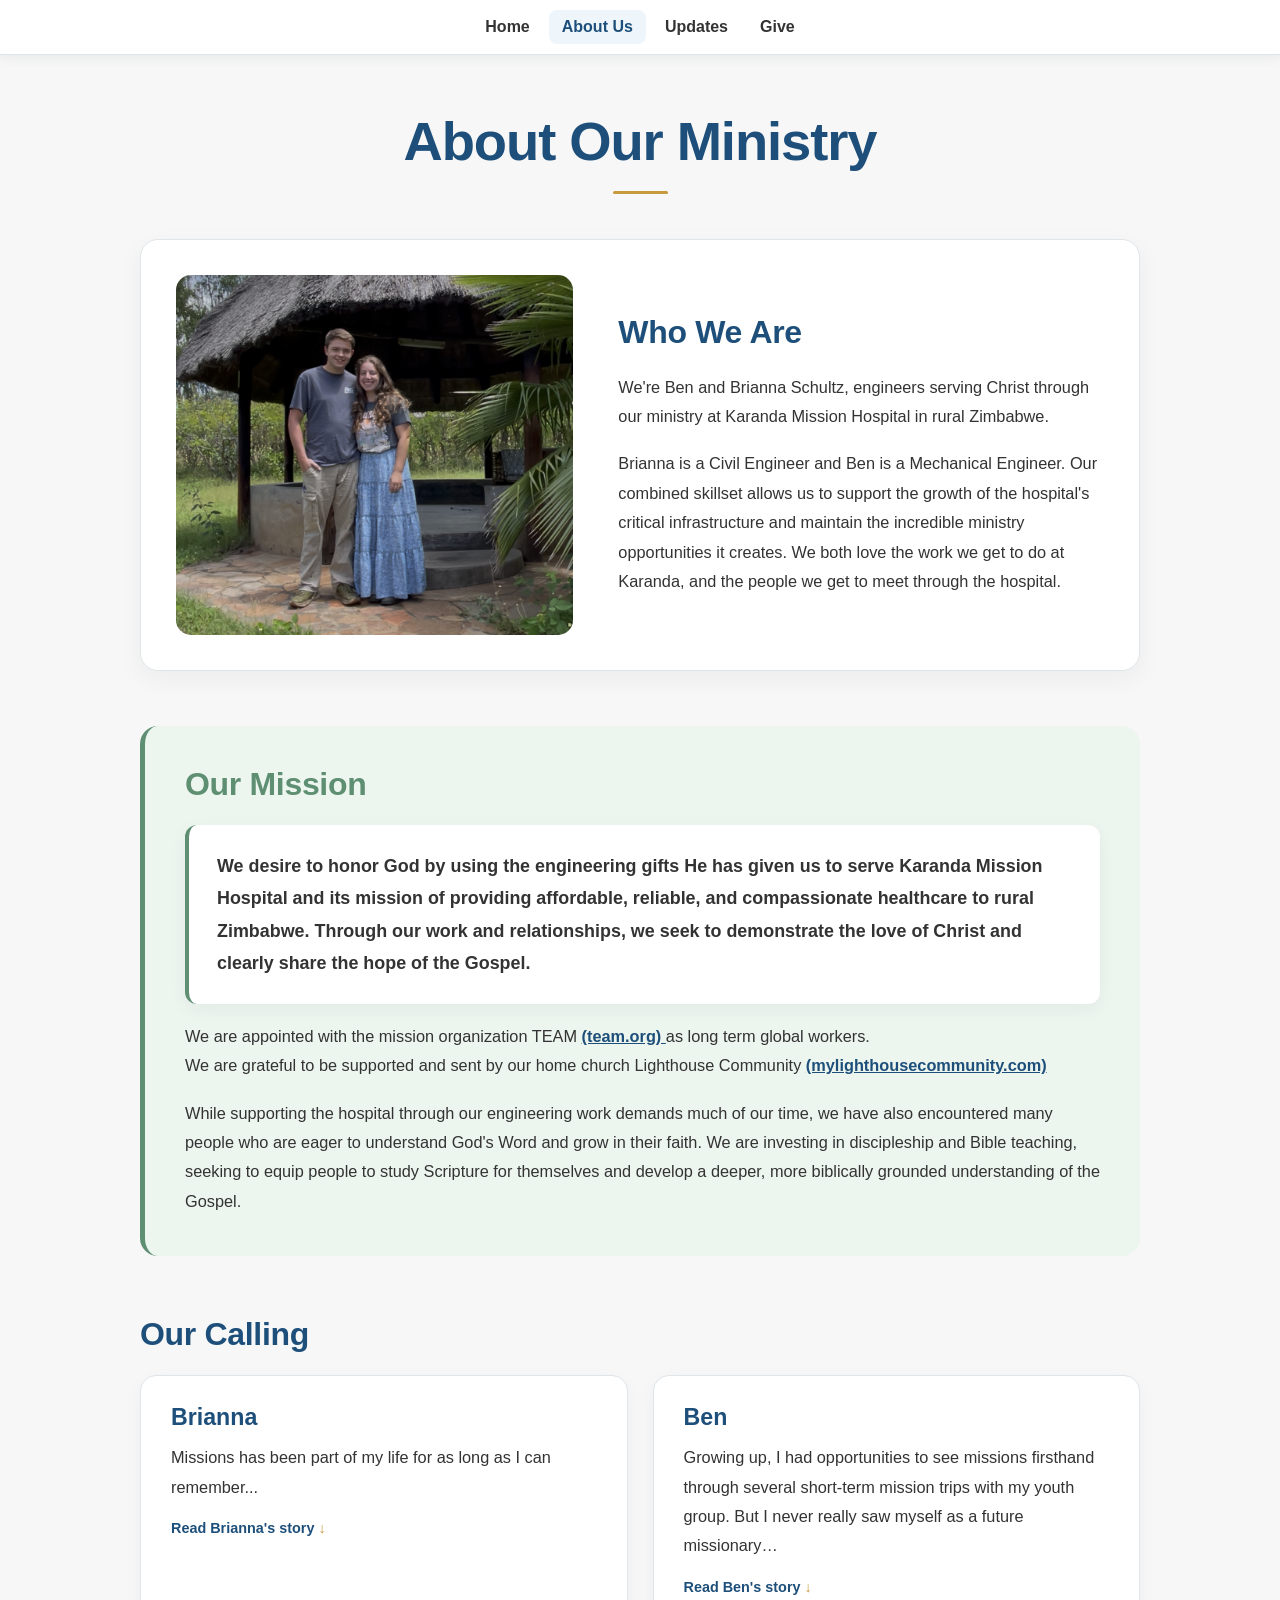
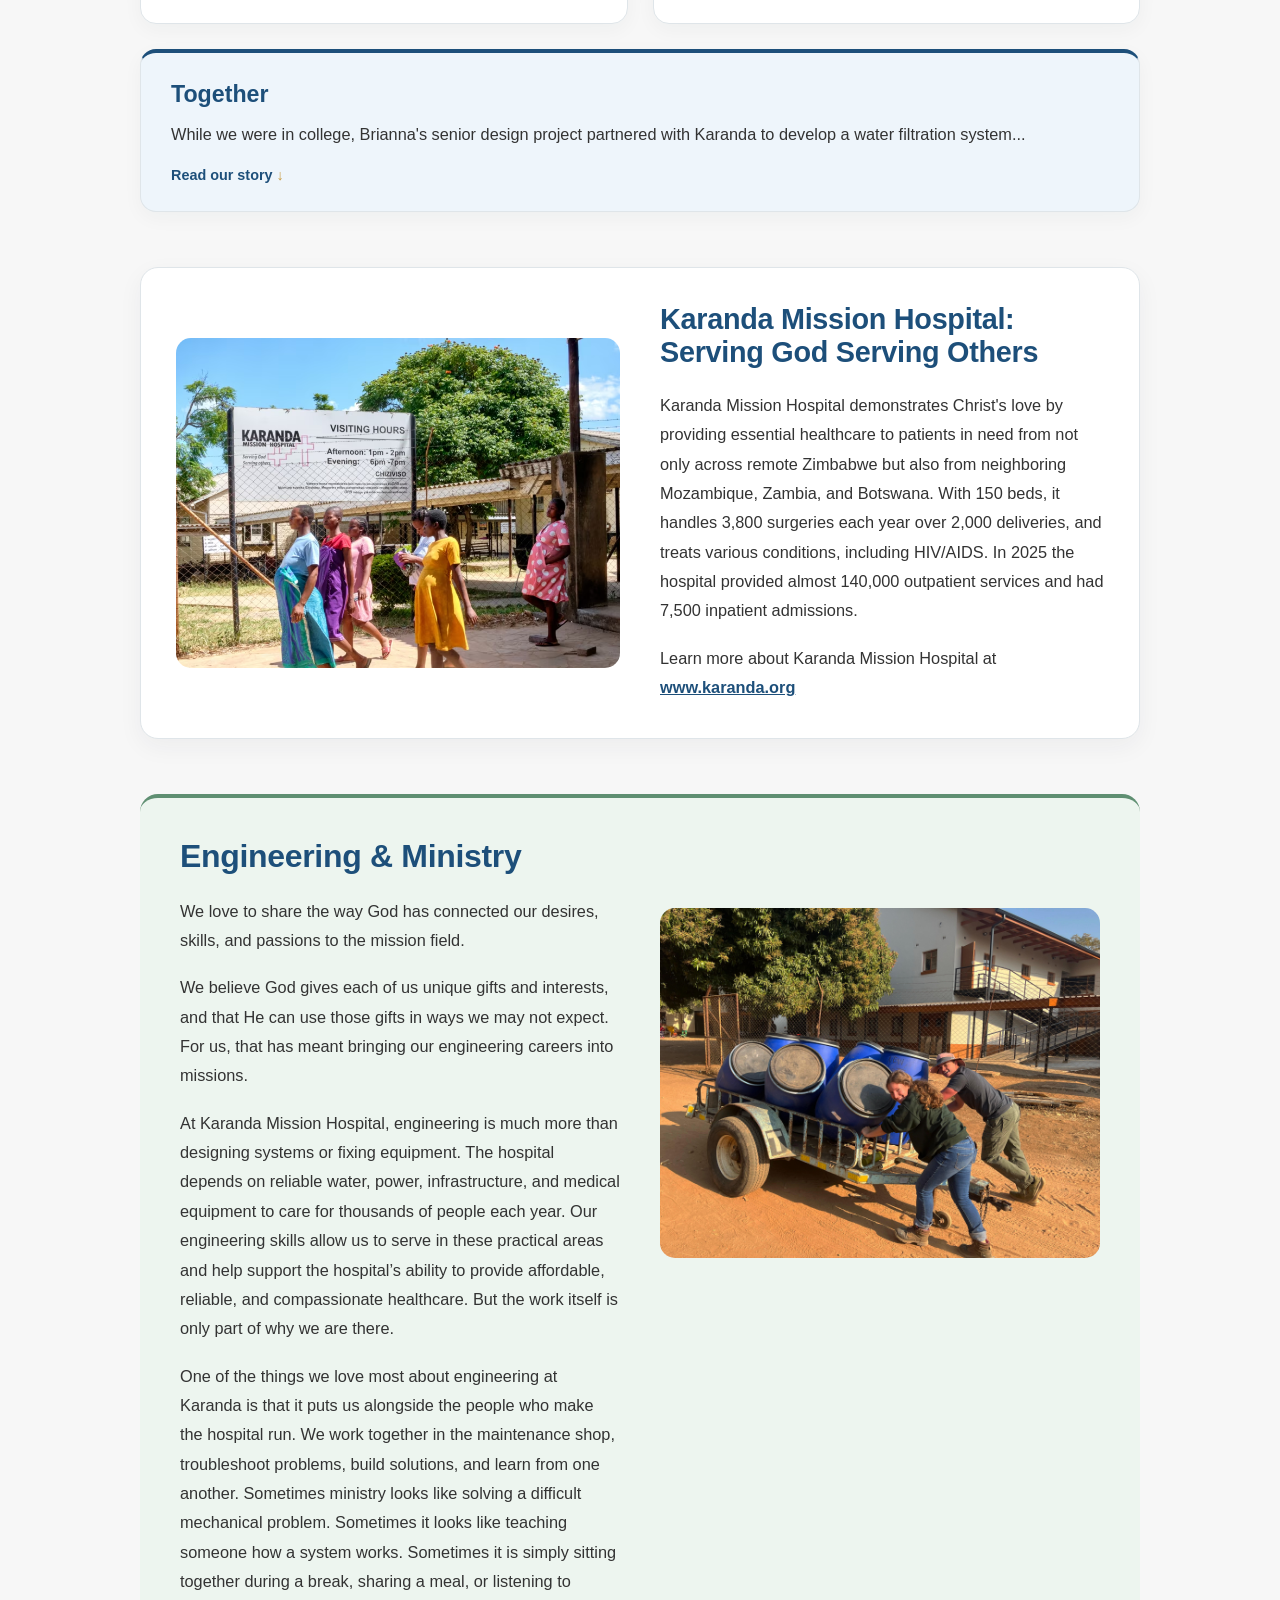
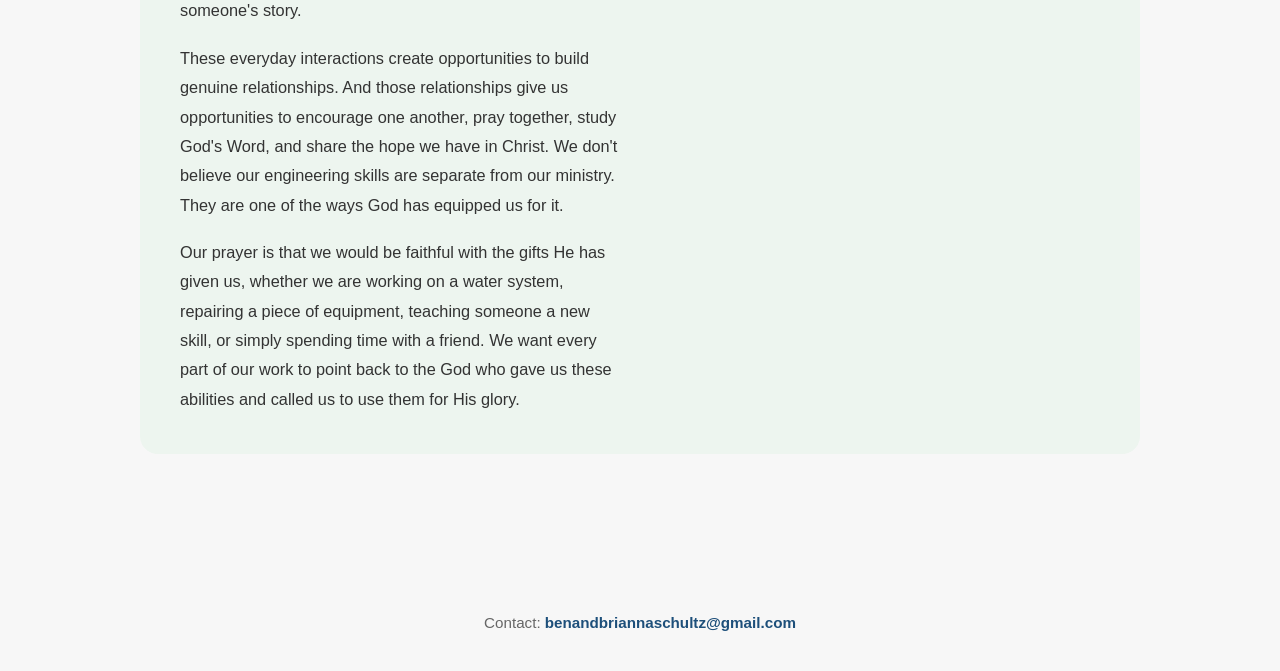
==== about.html @ d2d2b089 "About us new formatting complete other than image gallery" ====
<!DOCTYPE html>
<html lang="en">

<head>

    <!-- ==========================================================
    BASIC PAGE INFORMATION
    =========================================================== -->

    <!-- Tells the browser this page uses modern HTML -->
    <meta charset="UTF-8">

    <!-- Makes the website display properly on phones/tablets -->
    <meta name="viewport" content="width=device-width, initial-scale=1.0">

    <!-- Text shown in the browser tab -->
    <title>About Us | Schultz Mission</title>

    <!-- ==========================================================
    SHARED WEBSITE CSS
    This is the same CSS file used by the main page.
    =========================================================== -->

    <link rel="stylesheet" href="css/style.css">

</head>


<body>

    <!-- ==========================================================
    WEBSITE HEADER
    ===========================================================

    This header will appear on the other pages of the website too.

    The goal is to give visitors a consistent way to move around
    the website regardless of which page they are currently viewing.

    Navigation:

        Home      -> returns to the main traffic-hub page
        About Us  -> current page
        Updates   -> takes visitors to past ministry updates
        Give      -> takes visitors to the external giving page

    =========================================================== -->

    <header class="site-header">

        <!-- Website / Ministry Name -->
        <!-- removing the title for now...
        <div class="site-title">
            <a href="index.html">
                Schultz Mission
            </a>
        </div>
        -->

        <!-- ======================================================
        MAIN WEBSITE NAVIGATION

        These are links to OTHER PAGES or IMPORTANT DESTINATIONS.

        Because all of these files are part of the same website,
        we can link to them using their filenames.

        Example:

            href="index.html"

        means:

            "Go to index.html in this same website."

        ======================================================= -->

        <nav class="site-nav">

            <!-- HOME -->
            <a href="index.html">
                Home
            </a>


            <!-- ABOUT US -->

            <!--
            This is the page we are currently on.
            -->
            <a class="active">
                About Us
            </a>


            <!-- UPDATES -->

            <!--
            This page does not have to exist yet.

            Later we can create:

                updates.html

            and this link will take visitors there.
            -->
            <a href="updates.html">
                Updates
            </a>


            <!-- GIVE -->

            <!--
            This is NOT another page on our website.

            Instead, it sends the visitor directly to the
            external giving page.

            target="_blank" opens the giving page in a new tab.

            rel="noopener" is a security best practice when
            opening an external website in a new tab.
            -->
            <a class="nav-give"
               href="https://give.team.org/fundraiser/6492006"
               target="_blank"
               rel="noopener">

                Give

            </a>

        </nav>

    </header>


    <!-- ==========================================================
    MAIN PAGE CONTENT
    ===========================================================

    Everything specific to the About Us page goes inside <main>.

    This helps keep the website organized and is good semantic HTML.

    =========================================================== -->

    <main class="about-page">


        <!-- ======================================================
        PAGE INTRODUCTION
        =======================================================

        This is the first thing visitors see after the navigation.

        Think of this as the "front door" to the detailed version
        of your ministry story.

        ======================================================= -->
        
        <section class="about-intro">

            <!-- Main page heading -->
            <h1>About Our Ministry</h1>

        </section>
    


        <!-- ======================================================
        PHOTO / INTRODUCTION SECTION
        =======================================================

        This section can introduce the two of you.

        We can replace the image filename with whatever picture
        you eventually want to use.

        ======================================================= -->

        <section class="about-section who-we-are">
           
            <div class="story-image">
                <img
                    class="about-image"
                    src="images/aboutIMGs/home.PNG"
                    alt="Ben and Brianna Schultz"
                >
            </div>
            <div class="story-text">
                <h2>Who We Are</h2>

                <p>
                    We're Ben and Brianna Schultz, engineers serving Christ 
                    through our ministry at Karanda Mission Hospital in rural Zimbabwe.
                </p>


                <p>
                    Brianna is a Civil Engineer and Ben is a Mechanical Engineer. Our 
                    combined skillset allows us to support the growth of the hospital's 
                    critical infrastructure and maintain the incredible ministry 
                    opportunities it creates. We both love the work we get to do at 
                    Karanda, and the people we get to meet through the hospital. 
                </p>
            </div>
        </section>

        <!-- ======================================================
        OUR MISSION
        =======================================================

        This is a good place for your actual mission statement.

        ======================================================= -->

        <section class="about-section mission-section">

            <h2>Our Mission</h2>


            <p class="mission-statement">

                We desire to honor God by using the engineering gifts He has 
                given us to serve Karanda Mission Hospital and its mission 
                of providing affordable, reliable, and compassionate 
                healthcare to rural Zimbabwe. Through our work and 
                relationships, we seek to demonstrate the love of Christ and 
                clearly share the hope of the Gospel.

            </p>


            <p>
                We are appointed with the mission organization TEAM 
                <a
                    href="https://www.team.org"
                    target="_blank"
                    rel="noopener"
                >
                    (team.org)
                </a>
            
                 as long term global workers. <br>We are grateful to be supported 
                and sent by our home church Lighthouse Community 
                <a
                    href="https://www.mylighthousecommunity.com"
                    target="_blank"
                    rel="noopener"
                >
                    (mylighthousecommunity.com) 
                </a>
             
            </p>

            <p>
                While supporting the hospital through our engineering work 
                demands much of our time, we have also encountered many 
                people who are eager to understand God's Word and grow in 
                their faith. We are investing in discipleship and Bible 
                teaching, seeking to equip people to study Scripture for 
                themselves and develop a deeper, more biblically grounded 
                understanding of the Gospel.
            </p>

        </section>

        <!-- ======================================================
        OUR CALLING
        ======================================================= -->

        <section class="about-section calling-section">

            <h2>Our Calling</h2>

            <div class="calling-stories">


                <!-- BRIANNA -->

                <details class="person-story">

                    <summary>
                        <h3>Brianna</h3>

                        <p class="story-teaser">
                            Missions has been part of my life for as long as I can remember...
                        </p>

                        <span class="read-more">
                            Read Brianna's story
                        </span>
                    </summary>

                    <div class="story-content">

                        <p>
                            Both of my parents were teachers at the private 
                            Christian high school I attended, and part of their 
                            role was leading a mission trip for high school 
                            students each year. As their daughter, I was able to 
                            tag along from a very young age. By the time I turned 
                            18, I had been on a mission trip almost every year of 
                            my life.
                        </p>

                        <p>
                            Those trips shaped the way I saw the world. From an 
                            early age, I saw that people in other parts of the 
                            world lived very differently from the way we did in 
                            America. I saw families facing needs that I had never 
                            experienced myself, and I began to wonder if there was 
                            more I could do with my life than simply live and work 
                            in the comfort I had always known.
                        </p>

                        <p>
                            One need in particular stood out to me: water.
                        </p>

                        <p>
                            I remember seeing people walk long distances to collect 
                            water and then carry it all the way back home. Even as 
                            a young child, seeing something as basic as obtaining 
                            clean water require so much time and effort stayed with 
                            me. I began thinking about how I could use my life and 
                            education to help meet needs like that.
                        </p>

                        <p>
                            When it came time to choose a college major, I knew I 
                            wanted to do something that could help provide clean 
                            water to people. I had always enjoyed math and science, 
                            so civil engineering seemed like a natural fit. I chose 
                            it with the hope that someday I could use what I learned 
                            to help solve real problems for people who needed it 
                            most.
                        </p>

                        <p>
                            I didn’t know it at the time, but God was already 
                            preparing the pieces that would eventually lead me 
                            to Zimbabwe.
                        </p>

                        <p>
                            In college, my civil engineering senior design project 
                            gave me the opportunity to partner with Karanda Mission 
                            Hospital in rural Zimbabwe. We were asked to help 
                            develop a water filtration system for the hospital, a 
                            project that brought together two things that had been 
                            part of my life for years: engineering and missions.
                        </p>

                        <p>
                            What began as a college engineering project eventually 
                            became the doorway through which God brought Karanda 
                            into our lives.
                        </p>

                    </div>


                </details>


                <!-- BEN -->

                <details class="person-story">

                    <summary>
                        <h3>Ben</h3>
                        <p class="story-teaser">
                            Growing up, I had opportunities to see missions firsthand 
                            through several short-term mission trips with my youth group. 
                            But I never really saw myself as a future missionary…
                        </p>

                        <span class="read-more">
                            Read Ben's story
                        </span>
                    </summary>

                    <div class="story-content">

                        <p>
                            What did stand out to me from an early age was the way 
                            God had wired me. I loved figuring out how things 
                            worked, taking things apart, fixing them, and working 
                            with my hands. Engineering was something I was good at, 
                            and something I genuinely enjoyed.
                        </p>

                        <p>
                            As I got older, I began to see those abilities as gifts 
                            from God that I could use to serve other people. I 
                            enjoyed the practical side of serving: building 
                            something, fixing something that was broken, or using 
                            my skills to solve a problem that someone else couldn’t 
                            solve on their own.
                        </p>

                        <p>
                            I was never opposed to missions. I just didn’t see how 
                            my passion for engineering fit with being a missionary.
                        </p>

                        <p>
                            When I thought about missions, I pictured people whose 
                            primary role was preaching, teaching, or working 
                            directly in ministry. I didn’t see where an engineer 
                            belonged. I assumed I would use my engineering skills 
                            in a career and perhaps use them on short-term mission 
                            trips along the way.
                        </p>

                        <p>
                            That began to change when Brianna and I were in college 
                            and her senior design project partnered with Karanda 
                            Mission Hospital in Zimbabwe.
                        </p>

                        <p>
                            For the first time, I saw a different picture of what 
                            missions could look like. The hospital needed people 
                            who could fix things, understand systems,  
                            and work alongside the people already 
                            serving there. Our time at Karanda opened my eyes 
                            to how God had been preparing me long before I ever 
                            considered becoming a missionary. The skills and interests 
                            I had always seen as simply part of who I was could be used 
                            to serve the Christ and meet very real needs on the 
                            mission field.
                        </p>

                        <p>
                            Looking back, I can see that God was bringing together 
                            two things I had not imagined would meet: my passion 
                            for engineering and His call to make disciples and 
                            serve others.
                        </p>

                        <p>
                            Our first trip to Karanda in 2024 was where I began 
                            to see that those things didn’t have to be separate.
                        </p>

                    </div>

                </details>


                <!-- TOGETHER -->

                <details class="person-story">

                    <summary>
                        <h3>Together</h3>

                        <p class="story-teaser">
                            While we were in college, Brianna's senior design project
                            partnered with Karanda to develop a water filtration system...
                        </p>

                        <span class="read-more">
                            Read our story
                        </span>
                    </summary>

                    <div class="story-content">

                        <p> 
                            What started as an engineering project became an 
                            opportunity to see firsthand how God could use our 
                            skills for something much bigger than a career.
                        </p>

                        <p>
                            After we got married, we traveled to Karanda to install 
                            the system and spent several weeks living and working 
                            alongside the hospital staff. We worked together in the 
                            maintenance shop, shared meals, played volleyball in the 
                            evenings, and began building friendships with people 
                            from a completely different part of the world. More 
                            than anything, we saw the way God was using Karanda 
                            Mission Hospital to care for people, not only through 
                            affordable and compassionate healthcare, but through 
                            the hope of the Gospel.
                        </p>

                        <p>
                            When we returned home, we expected life to go back to 
                            normal. But Karanda never really left our hearts.
                        </p>

                        <p>
                            We continued praying for the hospital and staying in 
                            contact with friends there. Even from Ohio, God 
                            continued to give us opportunities to help, whether 
                            through engineering projects, finding parts and 
                            equipment, or simply encouraging the people we had 
                            come to know. At the same time, we began to recognize 
                            how He had been preparing us through our engineering 
                            careers. Brianna’s work in water and wastewater 
                            engineering and Ben’s work in manufacturing and 
                            mechanical engineering were giving us skills that 
                            could be used in a place where reliable infrastructure 
                            and equipment are essential to the ministry of the 
                            hospital.
                        </p>

                        <p>
                            Over time, what had started as a short-term trip began 
                            to look more like a calling.
                        </p>

                        <p>
                            We prayed, talked, sought counsel, and asked God to 
                            make His direction clear. Eventually, we felt that He 
                            was leading us to leave our jobs and our home in Ohio 
                            and return to Karanda to serve as long-term missionaries.
                        </p>

                        <p>
                            In 2026, we made that move and spent nine months serving 
                            at Karanda Mission Hospital.
                        </p>

                        <p>
                            Our calling is not ultimately to engineering or even to 
                            Zimbabwe. It is to follow Christ wherever He leads us 
                            and to use the gifts He has given us for His purposes. 
                            At Karanda, engineering is one of the ways God has 
                            opened doors for us to serve. Through maintaining 
                            equipment, improving infrastructure, working alongside 
                            hospital staff, and solving everyday problems, we have 
                            the opportunity to build relationships and point people 
                            toward the One who has called us.
                        </p>

                        <p>
                            We don’t know exactly where every step will lead, but we 
                            are grateful for the way God has led us this far. What 
                            began as a senior design project became a friendship 
                            with a hospital, then a burden for a community, and 
                            ultimately a calling to serve Christ in Africa.
                        </p>

                    </div>

                </details>


            </div>
            

        </section>


        <!-- ======================================================
        KARANDA MISSION HOSPITAL
        ======================================================= -->

        <section class="about-section karanda-section">

            <div class="karanda-image">
                <img
                    src="images/karandaIMG.avif"
                    alt="Karanda Mission Hospital"
                >
            </div>



            <div class="karanda-text">

                <h2>Karanda Mission Hospital: Serving God Serving Others</h2>

                <p>
                Karanda Mission Hospital demonstrates Christ's love by providing essential healthcare 
                to patients in need from not only across remote Zimbabwe but also from neighboring Mozambique, 
                Zambia, and Botswana. With 150 beds, it handles 3,800 surgeries each year over 2,000 
                deliveries, and treats various conditions, including HIV/AIDS. In 2025 the hospital 
                provided almost 140,000 outpatient services and had 7,500 inpatient admissions.
                </p>

                <p>
                    Learn more about Karanda Mission Hospital at
                    <a
                        href="https://www.karanda.org"
                        target="_blank"
                        rel="noopener"
                    >
                        www.karanda.org
                    </a>
                </p>

            </div>

        </section>



        <!-- ======================================================
        ENGINEERING & MINISTRY
        =======================================================

        This section could become particularly useful for explaining
        why engineering is part of your missionary work.

        ======================================================= -->

        <section class="about-section engineering-section">

            <div class="engineering-text">

                <h2>Engineering &amp; Ministry</h2>

                <p>
                    We love to share the way God has connected our desires, 
                    skills, and passions to the mission field.
                </p>

                <p>
                    We believe God gives each of us unique gifts and interests, 
                    and that He can use those gifts in ways we may not expect. 
                    For us, that has meant bringing our engineering careers into 
                    missions.
                </p>

                <p>
                    At Karanda Mission Hospital, engineering is much more than 
                    designing systems or fixing equipment. The hospital depends 
                    on reliable water, power, infrastructure, and medical 
                    equipment to care for thousands of people each year. Our 
                    engineering skills allow us to serve in these practical 
                    areas and help support the hospital’s ability to provide 
                    affordable, reliable, and compassionate healthcare. But the 
                    work itself is only part of why we are there.
                </p>

                <p>
                    One of the things we love most about engineering at Karanda 
                    is that it puts us alongside the people who make the 
                    hospital run. We work together in the maintenance shop, 
                    troubleshoot problems, build solutions, and learn from one 
                    another. Sometimes ministry looks like solving a difficult 
                    mechanical problem. Sometimes it looks like teaching someone 
                    how a system works. Sometimes it is simply sitting together 
                    during a break, sharing a meal, or listening to someone's 
                    story.
                </p>

                <p>
                    These everyday interactions create opportunities to build 
                    genuine relationships. And those relationships give us 
                    opportunities to encourage one another, pray together, 
                    study God's Word, and share the hope we have in Christ. 
                    We don't believe our engineering skills are separate 
                    from our ministry. They are one of the ways God has 
                    equipped us for it.
                </p>

                <p>
                    Our prayer is that we would be faithful with the gifts He 
                    has given us, whether we are working on a water system, 
                    repairing a piece of equipment, teaching someone a new 
                    skill, or simply spending time with a friend. We want 
                    every part of our work to point back to the God who gave 
                    us these abilities and called us to use them for His glory.
                </p>

            </div>

            <div class="engineering-image">

                <img
                    src="images/trailer.jpg"
                    alt="Karanda Mission Hospital"
                >

            </div>

        </section>

    </main>


    <!-- ==========================================================
    FOOTER
    ===========================================================

    The footer can eventually be shared across all pages.

    It provides another place for visitors to find contact
    information.

    =========================================================== -->

    <footer>

        <p class="contact">

            Contact:

            <a href="mailto:benandbriannaschultz@gmail.com">
                benandbriannaschultz@gmail.com
            </a>

        </p>

    </footer>


</body>
</html>
---- css/style.css ----
/* ==========================================================
   PAGE-WIDE SETTINGS
   These affect the entire website unless overridden later.
   ========================================================== */

body {

    /* Remove browser's default white border around page */
    margin: 0;

    /* Light gray page background */
    background: #f7f7f7;

    /* Default font used throughout site */
    font-family: "Segoe UI", sans-serif;

    /* Default text color */
    color: #333;
}

:root {
    --primary-brand-color: #1d4f7a;
    --primary-brand-color-transparent: rgba(29, 79, 122, 0.85);
    --accent-gold: #c99a3d;
    --light-blue: #eef5fb;
    --light-gray-background: #f7f7f7;
    --accent-green: #5f8f72;
    --light-green: #edf5ef;
    --social-icon-color: var(--primary-brand-color);
    --social-button-width: 200px;
}


/* ==========================================================
   HERO SECTION
   The main container holding:
   - Photo
   - Names
   - Mission statement
   - Buttons
   - Social links

   max-width prevents content becoming too wide on desktop.
   margin:auto centers the container.
   ========================================================== */

.hero {

    /* Maximum width of content area */
    max-width: 900px;

    /* Center content horizontally */
    margin: auto;

    /* Top/Bottom padding | Left/Right padding */
    padding: 20px 10px;

    /* Center-align all text inside hero */
    text-align: center;
}


/* ==========================================================
   FAMILY PHOTO
   Controls image size, crop, and shape.
   ========================================================== */

.hero img {

    /* Responsive width:
       min 200px
       preferred 90% of screen width
       max 600px
    */
    width: clamp(200px, 90vw, 600px);

    /* Responsive height */
    height: clamp(70px, 43vw, 270px);

    /* Fill frame without stretching image */
    object-fit: cover;

    /* Move crop area upward.
       Increase second number to show lower parts.
       Decrease to show more sky/head area.
    */
    object-position: center 25%;

    /* Rounded corner size */
    border-radius: 15px;

    /* Space below photo */
    margin-bottom: 5px;
}


/* ==========================================================
   MAIN TITLE
   Controls:
   "Ben & Brianna Schultz"
   ========================================================== */

h1 {

    /* Remove default heading spacing */
    margin: 0;

    /* Responsive font size */
    font-size: clamp(1.8rem, 6vw, 2.6rem);
}


/* ==========================================================
   MISSION STATEMENT
   Controls:
   "Serving Christ as Engineers..."
   ========================================================== */

.tagline {

    /* Prevent text becoming too wide on desktop */
    max-width: 650px;

    /* Top | Left/Right | Bottom spacing */
    margin: 5px auto 15px;

    /* Space between wrapped lines */
    line-height: 1.7;

    /* Text size */
    font-size: 1rem;

    /* Slightly lighter than main text */
    color: #555;
}


/* ==========================================================
   PRIMARY ACTION BUTTONS
   Controls:
   - Give to Our Ministry
   - Join Our Newsletter

   Flexbox stacks buttons vertically.
   ========================================================== */

.primary-links {

    /* Turn on Flexbox */
    display: flex;

    /* Stack children vertically */
    flex-direction: column;

    /* Space between buttons */
    gap: 14px;

    /* Center buttons horizontally */
    align-items: center;

    /* Space below button section */
    margin-bottom: 0px;
}


/* ==========================================================
   SHARED BUTTON STYLING

   Applies to:
   - Give button
   - Newsletter button
   - Social media buttons

   Anything here affects ALL of them.
   ========================================================== */

.primary-button,
.secondary-button,
.tertiary-button,
.social-links a {

    /* Remove underline */
    text-decoration: none;

    /* Internal spacing around text */
    padding: 16px;

    /* Rounded corners */
    border-radius: 10px;

    /* Semi-bold text */
    font-weight: 600;

    /* Smooth hover animation */
    transition: .2s;
}

.primary-button,
.secondary-button,
.tertiary-button {
    display: flex;
    align-items: center;
    justify-content: center;
    gap: 12px;
}

.button-icon {
    display: inline-flex;
    align-items: center;
    justify-content: center;
    width: 20px;
    height: 20px;
    flex-shrink: 0;
}

.button-icon svg {
    display: block;
    width: 100%;
    height: 100%;
}

.primary-button .button-icon {
    color: #ffffff;
}

.secondary-button .button-icon {
    color: #1d4f7a;
}

.tertiary-button .button-icon {
    color: #ffffff;
}

/* ==========================================================
   DONATION BUTTON
   ========================================================== */

.primary-button {

    background: #1d4f7a;
    color: white;
}

.primary-button:hover {

    /* Darker blue when mouse hovers */
    background: #286696;
}


/* ==========================================================
   NEWSLETTER BUTTON
   ========================================================== */

.secondary-button {

    background: white;

    color: #1d4f7a;

    border: 2px solid #1d4f7a;
}

.secondary-button:hover {

    background: #eef5fb;
}

/* ==========================================================
   About Us BUTTON
   ========================================================== */

.tertiary-button {

    background: #1d4f7a;
    color: white;
}

.tertiary-button:hover {

    /* Darker blue when mouse hovers */
    background: #286696;
}

/* ==========================================================
   SOCIAL MEDIA SECTION
   Controls layout of Facebook/Instagram/etc.
   ========================================================== */

.social-links {

    display: flex;

    /* Stack social buttons vertically */
    flex-direction: column;

    /* Space between social buttons */
    gap: 12px;

    /* Set width to fit text*/
    align-items: center;

}


/* ==========================================================
   INDIVIDUAL SOCIAL BUTTONS
   ========================================================== */

.social-links a {

    /* Icon and text side-by-side */
    display: flex;

    /* Vertically align icon and text */
    align-items: center;

    /* Space between icon and text */
    gap: 12px;

    background: white;

    color: #333;

    border: 1px solid #ddd;
}

.social-links a:hover {

    background: #f2f2f2;
}


/* ==========================================================
   SOCIAL MEDIA ICONS
   Controls ONLY the SVG icon size.
   ========================================================== */

.social-links img {

    width: 24px; /* width of the icons */
    
    height: 24px;
    
    border-radius: 0px;
}

/* ==========================================================
   CONTACT INFORMATION
   ========================================================== */

.contact {

    margin-top: 25px;

    font-size: 0.95rem;

    color: #666;
}

.contact a {

    color: #1d4f7a;

    text-decoration: none;

    font-weight: 600;
}

.contact a:hover {

    text-decoration: underline;
}

/* ==========================================================
   FOOTER
   ========================================================== */

footer {

    margin-top: 30px;

    padding: 20px 10px;

    text-align: center;
}

/* ==========================================================
   SOCIAL SECTION
   Social follow links moved outside the header.
   ========================================================== */

.social-section {

    max-width: 900px;

    margin: 0 auto;

    padding: 0px 10px 0px;

    text-align: center;
}

.social-section h2 {

    margin-bottom: 18px;

    font-size: 1.25rem;

    font-weight: 700;

    color: #1d4f7a;
}

.social-links {

    display: flex;

    flex-direction: column;

    gap: 14px;

    align-items: stretch;

}

.social-links a {

    display: flex;

    justify-content: center;

    align-items: center;

    gap: 14px;

    background: #ffffff;

    color: inherit;

    border: 1px solid #d2d8e0;

    box-shadow: 0 10px 25px rgba(31, 41, 55, 0.05);

    border-radius: 18px;

    padding: 16px 18px;

    width: min(100%, var(--social-button-width));

    margin: 0 auto;

    transition: background .2s ease, border-color .2s ease, transform .2s ease;

}

.social-links a:hover {

    background: #f4fbff;

    border-color: #aac9e5;

    transform: translateY(-1px);

}

.social-icon {

    width: 28px;

    height: 28px;

    flex-shrink: 0;

    background-color: currentColor;

    mask-size: contain;

    mask-repeat: no-repeat;

    mask-position: center;

    -webkit-mask-size: contain;

    -webkit-mask-repeat: no-repeat;

    -webkit-mask-position: center;

}

.social-icon.facebook {

    mask-image: url("../icons/facebook.svg");

    -webkit-mask-image: url("../icons/facebook.svg");

}

.social-icon.instagram {

    mask-image: url("../icons/instagram.svg");

    -webkit-mask-image: url("../icons/instagram.svg");

}

.social-icon.youtube {

    mask-image: url("../icons/youtube.svg");

    -webkit-mask-image: url("../icons/youtube.svg");

}

.social-icon.tiktok {

    mask-image: url("../icons/tiktok.svg");

    -webkit-mask-image: url("../icons/tiktok.svg");

}

.social-links span {

    font-size: 1rem;

    font-weight: 600;

    color: inherit;

}


/* ======================================================================================================================
ABOUT PAGE
These styles are used by about.html.

The existing CSS above this section controls the original
home page. These styles are specifically for the new pages.
========================================================== */



/* ==========================================================
   COLOR VARIABLES
   ==========================================================

   These are only used by the About page.

   If you want to experiment with colors later, this is a
   convenient place to change them.
   ========================================================== */

:root {

    /* Main Schultz Mission blue */
    --about-blue: #1d4f7a;

    /* Slightly lighter blue for hover effects */
    --about-blue-light: #286696;

    /* Very light blue background */
    --about-light-blue: #eef5fb;

    /* Muted green accent */
    --about-green: #5f8f72;

    /* Very light green background */
    --about-light-green: #edf5ef;

    /* Small gold accent */
    --about-gold: #c99a3d;

    /* Main page background */
    --about-background: #f7f7f7;

    /* White content background */
    --about-white: #ffffff;

    /* Main text color */
    --about-text: #333333;

    /* Slightly softer text */
    --about-muted-text: #666666;

    /* Light border color */
    --about-border: #dfe5e9;
}


/* ==========================================================
   STICKY WEBSITE HEADER
   ==========================================================

   This header stays visible while the visitor scrolls.

   This is especially useful on a long About page because
   visitors can always get back to Home / Updates / Give.
   ========================================================== */

.site-header {

    /* Keep the navigation visible during scrolling */
    position: sticky;

    /* Stick to the very top of the browser */
    top: 0;

    /* Keep the navigation above everything else */
    z-index: 1000;

    /* White background */
    background: rgba(255, 255, 255, 0.96);

    /* Slight blur behind the header on supported browsers */
    backdrop-filter: blur(8px);

    /* Subtle line underneath */
    border-bottom: 1px solid var(--about-border);

    /* Small shadow */
    box-shadow: 0 2px 12px rgba(31, 41, 55, 0.08);

    /* Internal spacing */
    padding: 10px;
}


/* ==========================================================
   WEBSITE NAVIGATION
   ========================================================== */

.site-nav {

    /* Put navigation links in a row */
    display: flex;

    /* Center the navigation */
    justify-content: center;

    /* Allow links to wrap on smaller screens */
    flex-wrap: wrap;

    /* Space between links */
    gap: 6px;

}


/* ==========================================================
   NORMAL NAVIGATION LINKS
   ========================================================== */

.site-nav a {

    /* Remove underline */
    text-decoration: none;

    /* Normal text color */
    color: var(--about-text);

    /* Increase clickable area */
    padding: 8px 13px;

    /* Rounded corners */
    border-radius: 8px;

    /* Slightly bold */
    font-weight: 600;

    /* Smooth hover animation */
    transition:
        background 0.2s ease,
        color 0.2s ease,
        transform 0.2s ease;
}


/* ==========================================================
   NAVIGATION HOVER
   ========================================================== */

.site-nav a:hover {

    /* Light blue background */
    background: var(--about-light-blue);

    /* Brand blue text */
    color: var(--about-blue);

}


/* ==========================================================
   CURRENT PAGE

   The About Us link gets the "active" class in about.html.

   This makes it visually obvious which page the visitor is
   currently reading.
   ========================================================== */

.site-nav .active {

    background: var(--about-light-blue);

    color: var(--about-blue);

    font-weight: 700;

}


/* ==========================================================
   ABOUT PAGE CONTAINER
   ==========================================================

   This controls the overall width of the About page.

   The page is intentionally narrower than a typical full-width
   website because long paragraphs become difficult to read when
   they stretch too far across a desktop screen.
   ========================================================== */

.about-page {

    /* Maximum width of the entire page */
    max-width: 1000px;

    /* Center the page */
    margin: 0 auto;

    /* Horizontal breathing room */
    padding: 0 20px 60px;

}


/* ==========================================================
   ABOUT PAGE INTRODUCTION
   ==========================================================

   This is the large title at the beginning of the page.

   Unlike the other sections, this is NOT a card.
   We want it to feel like the beginning of a story.
   ========================================================== */

.about-intro {

    /* Center the heading */
    text-align: center;

    /* Space above and below */
    padding: 55px 20px 45px;

}


/* ==========================================================
   ABOUT PAGE MAIN TITLE
   ========================================================== */

.about-intro h1 {

    /* Large responsive heading */
    font-size: clamp(2.2rem, 6vw, 3.4rem);

    /* Remove default margin */
    margin: 0;

    /* Brand blue */
    color: var(--about-blue);

    /* Slightly tighter letter spacing */
    letter-spacing: -0.02em;

}


/* ==========================================================
   SMALL GOLD ACCENT UNDER THE MAIN TITLE
   ==========================================================

   This creates a decorative line without requiring another
   HTML element.

   The "after" pseudo-element is generated automatically by CSS.
   ========================================================== */

.about-intro h1::after {

    content: "";

    /* Make it a small block */
    display: block;

    /* Width of the gold line */
    width: 55px;

    /* Height of the line */
    height: 3px;

    /* Gold accent */
    background: var(--about-gold);

    /* Center the line */
    margin: 18px auto 0;

    /* Slightly rounded ends */
    border-radius: 10px;

}


/* ==========================================================
   GENERAL ABOUT SECTION
   ==========================================================

   IMPORTANT:

   We are deliberately NOT making every section a white card.

   Instead, sections are allowed to breathe naturally on the
   page. Individual sections will receive their own visual
   treatment when appropriate.
   ========================================================== */

.about-section {

    /* Space between major sections */
    margin-bottom: 55px;

}


/* ==========================================================
   GENERAL SECTION HEADINGS
   ========================================================== */

.about-section h2 {

    /* Brand blue */
    color: var(--about-blue);

    /* Responsive heading */
    font-size: clamp(1.6rem, 4vw, 2rem);

    /* Remove default top spacing */
    margin-top: 0;

    /* Space below heading */
    margin-bottom: 22px;

    /* Slightly tighter lettering */
    letter-spacing: -0.01em;

}


/* ==========================================================
   GENERAL ABOUT PAGE PARAGRAPHS
   ========================================================== */

.about-section p {

    /* Comfortable reading line height */
    line-height: 1.8;

    /* Slightly larger than normal body text */
    font-size: 1.02rem;

    /* Space between paragraphs */
    margin: 0 0 18px;

    /* Main text color */
    color: var(--about-text);

}


/* Remove bottom margin from the final paragraph */

.about-section p:last-child {

    margin-bottom: 0;

}


/* ==========================================================
   NORMAL LINKS INSIDE ABOUT PAGE TEXT
   ========================================================== */

.about-section a:not(.about-button) {

    /* Brand blue */
    color: var(--about-blue);

    /* Make links easy to notice */
    font-weight: 600;

}


/* Underline links when hovered */

.about-section a:not(.about-button):hover {

    text-decoration: underline;

}


/* ==========================================================
   WHO WE ARE
   ==========================================================

   Desktop layout:

       IMAGE | TEXT

   Mobile layout:

       IMAGE
       TEXT

   CSS Grid handles the transition.
   ========================================================== */

.who-we-are {

    /* Two-column layout */
    display: grid;

    /* Image takes slightly less space than text */
    grid-template-columns: 0.9fr 1.1fr;

    /* Space between image and text */
    gap: 45px;

    /* Vertically center the two sides */
    align-items: center;

    /* White background */
    background: var(--about-white);

    /* Internal spacing */
    padding: 35px;

    /* Rounded corners */
    border-radius: 18px;

    /* Very subtle border */
    border: 1px solid var(--about-border);

    /* Very subtle shadow */
    box-shadow: 0 8px 25px rgba(31, 41, 55, 0.05);

}


/* ==========================================================
   WHO WE ARE IMAGE CONTAINER
   ========================================================== */

.story-image {

    /* Prevent image from overflowing */
    overflow: hidden;

    /* Rounded corners */
    border-radius: 15px;

}


/* ==========================================================
   WHO WE ARE IMAGE
   ========================================================== */

.story-image .about-image {

    /* Fill the available width */
    width: 100%;

    /* Make image responsive */
    display: block;

    /* Give desktop image a consistent height */
    height: 360px;

    /* Crop image rather than stretch it */
    object-fit: cover;

    /* Focus slightly toward the top */
    object-position: center 25%;

}


/* ==========================================================
   WHO WE ARE TEXT
   ========================================================== */

.story-text h2 {

    /* Remove unnecessary top spacing */
    margin-top: 0;

}


/* ==========================================================
   MISSION SECTION
   ==========================================================

   The mission is important enough that it gets its own visual
   treatment.

   Light green background ties into the ministry / Africa /
   service theme without overpowering the blue branding.
   ========================================================== */

.mission-section {

    /* Light green background */
    background: var(--about-light-green);

    /* Internal spacing */
    padding: 40px;

    /* Rounded corners */
    border-radius: 18px;

    /* Small green accent border */
    border-left: 5px solid var(--about-green);

}


/* Mission heading */

.mission-section h2 {

    /* Green heading */
    color: var(--about-green);

}


/* ==========================================================
   MISSION STATEMENT
   ==========================================================

   This is the most important text inside the Mission section.

   It gets larger type and more visual emphasis.
   ========================================================== */

.mission-statement {

    /* Remove normal paragraph appearance */
    background: #ffffff;

    /* Internal spacing */
    padding: 25px 28px;

    /* Rounded corners */
    border-radius: 12px;

    /* Green line on the left */
    border-left: 4px solid var(--about-green);

    /* Slightly larger text */
    font-size: 1.12rem !important;

    /* Slightly stronger text */
    font-weight: 600;

    /* Comfortable line height */
    line-height: 1.8 !important;

    /* Subtle shadow */
    box-shadow: 0 5px 18px rgba(31, 41, 55, 0.05);

}


/* ==========================================================
   OUR CALLING
   ==========================================================

   The Calling section itself is intentionally simple.

   The interesting layout happens inside .calling-stories.
   ========================================================== */

.calling-section {

    /* Normal section spacing */
    padding-top: 5px;

}


/* ==========================================================
   CALLING STORIES GRID
   ==========================================================

   Desktop:

       Brianna | Ben

   Together will span the full width underneath.

   We use CSS Grid so the layout can automatically collapse
   on smaller screens.
   ========================================================== */

.calling-stories {

    /* Turn on CSS Grid */
    display: grid;

    /* Two equal columns */
    grid-template-columns: repeat(2, 1fr);

    /* Space between stories */
    gap: 25px;

}


/* ==========================================================
   COLLAPSIBLE CALLING STORIES
   ==========================================================

   Brianna, Ben, and Together use the native HTML <details>
   element.

   This means:

       Closed:
       [ Brianna
         short teaser
         Read Brianna's story      > ]

       Open:
       [ Brianna
         short teaser
         Read Brianna's story      v

         full story...
         full story...
         full story...
       ]

   No JavaScript is required.
   ========================================================== */


/* ==========================================================
   PERSON STORY CONTAINER
   ========================================================== */

.person-story {

    /* Remove browser's default details styling */
    background: var(--about-white);

    /* Internal spacing */
    padding: 0;

    /* Rounded corners */
    border-radius: 16px;

    /* Light border */
    border: 1px solid var(--about-border);

    /* Subtle shadow */
    box-shadow: 0 6px 20px rgba(31, 41, 55, 0.04);

    /* Prevent content from overflowing */
    overflow: hidden;

}


/* ==========================================================
   STORY SUMMARY
   ==========================================================

   The summary is the part visitors click.

   The cursor change helps communicate that it is clickable.
   ========================================================== */

.person-story summary {

    /* Make the entire summary clickable */
    cursor: pointer;

    /* Internal spacing */
    padding: 28px 30px;

    /* Remove browser outline appearance */
    list-style: none;

}


/* Remove the default triangle supplied by some browsers */

.person-story summary::-webkit-details-marker {

    display: none;

}


/* ==========================================================
   PERSON NAME
   ========================================================== */

.person-story summary h3 {

    /* Brand blue */
    color: var(--about-blue);

    /* Responsive heading */
    font-size: 1.45rem;

    /* Remove default margins */
    margin: 0 0 12px;

}


/* ==========================================================
   STORY TEASER
   ==========================================================

   This is the small preview of the story.

   It gives visitors a reason to expand the section.
   ========================================================== */

.story-teaser {

    /* Normal text color */
    color: var(--about-muted-text);

    /* Comfortable line height */
    line-height: 1.65;

    /* Slightly smaller than full story */
    font-size: 0.98rem;

    /* Space above the read-more text */
    margin: 0 0 16px;

}


/* ==========================================================
   READ MORE INDICATOR
   ========================================================== */

.read-more {

    /* Make it appear on its own line */
    display: block;

    /* Brand blue */
    color: var(--about-blue);

    /* Slightly bold */
    font-weight: 700;

    /* Small size */
    font-size: 0.9rem;

}


/* Add an arrow after the text */

.read-more::after {

    content: " ↓";

    /* Small gold accent */
    color: var(--about-gold);

}


/* ==========================================================
   OPEN STORY
   ==========================================================

   When the <details> element is open, we can slightly change
   the visual treatment.
   ========================================================== */

.person-story[open] summary {

    /* Light blue background */
    background: var(--about-light-blue);

}


/* Change the arrow when the story is open */

.person-story[open] .read-more::after {

    content: " ↑";

}


/* ==========================================================
   FULL STORY CONTENT
   ========================================================== */

.story-content {

    /* Space around the actual story */
    padding: 25px 30px 30px;

    /* Thin divider between teaser and full story */
    border-top: 1px solid var(--about-border);

}


/* Normal paragraphs inside the expanded story */

.story-content p {

    /* Comfortable reading line height */
    line-height: 1.8;

    /* Normal text size */
    font-size: 1.02rem;

    /* Space between paragraphs */
    margin: 0 0 18px;

}


/* Remove margin from final paragraph */

.story-content p:last-child {

    margin-bottom: 0;

}


/* ==========================================================
   TOGETHER STORY

   The third .person-story is the "Together" story.

   It spans both columns on desktop.
   ========================================================== */

.person-story:nth-child(3) {

    /* Span the full width of the grid */
    grid-column: 1 / -1;

    /* Slightly different background */
    background: var(--about-light-blue);

    /* Blue accent */
    border-top: 4px solid var(--about-blue);

}


/* ==========================================================
   TOGETHER HEADING
   ========================================================== */

.person-story:nth-child(3) h3 {

    /* Blue heading */
    color: var(--about-blue);

}


/* ==========================================================
   KARANDA SECTION
   ==========================================================

   Desktop:

       IMAGE | TEXT

   Mobile:

       IMAGE
       TEXT

   This intentionally resembles Who We Are but is slightly
   different so the page does not feel repetitive.
   ========================================================== */

.karanda-section {

    /* Two-column layout */
    display: grid;

    /* Equal columns */
    grid-template-columns: 1fr 1fr;

    /* Space between columns */
    gap: 40px;

    /* Vertically center */
    align-items: center;

    /* White background */
    background: var(--about-white);

    /* Internal spacing */
    padding: 35px;

    /* Rounded corners */
    border-radius: 18px;

    /* Border */
    border: 1px solid var(--about-border);

    /* Shadow */
    box-shadow: 0 8px 25px rgba(31, 41, 55, 0.05);

}


/* ==========================================================
   KARANDA IMAGE
   ========================================================== */

.karanda-image {
    min-height: 330px;
    border-radius: 15px;
    overflow: hidden;
}

.karanda-image img {
    width: 100%;
    height: 330px;
    object-fit: cover;
    display: block;
}


/* ==========================================================
   KARANDA HEADING
   ========================================================== */

.karanda-text h2 {

    /* Slightly smaller because the heading is long */
    font-size: clamp(1.4rem, 3vw, 1.8rem);

}


/* ==========================================================
   ENGINEERING SECTION
   ==========================================================

   Notice that this is intentionally the OPPOSITE direction
   from Karanda.

   Desktop:

       TEXT | IMAGE

   This gives the page visual movement as the visitor scrolls.
   ========================================================== */

.engineering-section {

    /* Two columns */
    display: grid;

    /* Equal width */
    grid-template-columns: 1fr 1fr;

    /* Space between sides */
    gap: 40px;

    /* Vertically center */
    align-items: center;

    /* Light green background */
    background: var(--about-light-green);

    /* Internal spacing */
    padding: 40px;

    /* Rounded corners */
    border-radius: 18px;

    /* Green accent */
    border-top: 4px solid var(--about-green);

}


/* ==========================================================
   ENGINEERING IMAGE
   ========================================================== */

.engineering-image {

    /* Give the future image a defined area */
    min-height: 350px;

    /* Rounded corners */
    border-radius: 15px;

    /* Hide overflow */
    overflow: hidden;

    /* Vertically align the image to the top of the container */
    align-self: start;

    margin-top: 70px;

}

.engineering-image img {

    /* Fill container */
    width: 100%;

    height: 350px;

    /* Crop instead of stretching */
    object-fit: cover;

    /* Remove inline-image spacing */
    display: block;

}


/* ==========================================================
   ABOUT PAGE BUTTONS
   ==========================================================

   These are still available if we decide to use buttons at
   the bottom of the page later.
   ========================================================== */

.about-button {

    /* Make link behave like a button */
    display: inline-block;

    /* Brand blue */
    background: var(--about-blue);

    /* White text */
    color: #ffffff;

    /* Remove underline */
    text-decoration: none;

    /* Internal spacing */
    padding: 12px 18px;

    /* Rounded corners */
    border-radius: 10px;

    /* Bold enough to look like a button */
    font-weight: 600;

    /* Smooth animation */
    transition:
        background 0.2s ease,
        transform 0.2s ease;

}


/* Button hover */

.about-button:hover {

    background: var(--about-blue-light);

    transform: translateY(-1px);

}


/* ==========================================================
   FOOTER
   ========================================================== */

footer {

    /* Space above footer */
    margin-top: 20px;

    /* Internal spacing */
    padding: 25px 10px;

    /* Center text */
    text-align: center;

}


/* ==========================================================
   CONTACT INFORMATION
   ========================================================== */

.contact {

    margin-top: 0;

    font-size: 0.95rem;

    color: var(--about-muted-text);

}


/* Contact email */

.contact a {

    color: var(--about-blue);

    text-decoration: none;

    font-weight: 600;

}


/* Contact hover */

.contact a:hover {

    text-decoration: underline;

}


/* ==========================================================
   TABLET / SMALL LAPTOP
   ==========================================================

   At this point the three Calling stories become a little
   more cramped, so we give them more room.

   The two personal stories remain side-by-side.
   ========================================================== */

@media (max-width: 800px) {


    /* ------------------------------------------------------
       WHO WE ARE
       ------------------------------------------------------

       Move from:

           IMAGE | TEXT

       toward:

           IMAGE
           TEXT

       This gives the content more breathing room.
       ------------------------------------------------------ */

    .who-we-are {

        grid-template-columns: 1fr;

        gap: 30px;

    }


    /* Reduce image height slightly */

    .story-image .about-image {

        height: 320px;

    }

    /* ==========================================================
    MOBILE COLLAPSIBLE STORIES
    ========================================================== */

    .person-story summary {

        /* Reduce horizontal padding on phones */
        padding: 23px 22px;

    }


    .story-content {

        /* Reduce padding on phones */
        padding: 22px;

    }


    /* Make teaser slightly smaller on phones */

    .story-teaser {

        font-size: 0.95rem;

    }
    /* ------------------------------------------------------
       KARANDA
       ------------------------------------------------------ */

    .karanda-section {

        grid-template-columns: 1fr;

        gap: 30px;

    }


    /* ------------------------------------------------------
       ENGINEERING
       ------------------------------------------------------ */

    .engineering-section {

        grid-template-columns: 1fr;

        gap: 30px;

    }


    /* Give the engineering image slightly less height */

    .engineering-image {

        min-height: 300px;

        order: -1; /* Move the image above the text on mobile */

        margin-top: 0;

    }


    .engineering-image img {

        height: 300px;

    }

}


/* ==========================================================
   MOBILE
   ==========================================================

   This is where the page becomes a comfortable single-column
   reading experience.

   Everything should stack naturally as the visitor scrolls.
   ========================================================== */

@media (max-width: 600px) {

    /* ------------------------------------------------------
       PAGE CONTAINER
       ------------------------------------------------------ */

    .about-page {

        /* Reduce horizontal padding */
        padding-left: 12px;

        padding-right: 12px;

        /* Slightly less space at bottom */
        padding-bottom: 40px;

    }


    /* ------------------------------------------------------
       STICKY HEADER
       ------------------------------------------------------ */

    .site-header {

        /* Slightly smaller padding */
        padding: 8px 5px;

    }


    /* Navigation links */

    .site-nav {

        gap: 3px;

    }


    .site-nav a {

        padding: 7px 9px;

        font-size: 0.9rem;

    }


    /* ------------------------------------------------------
       PAGE TITLE
       ------------------------------------------------------ */

    .about-intro {

        /* Reduce large desktop spacing */
        padding: 8px 10px 10px;

    }


    .about-intro h1 {

        font-size: clamp(2rem, 9vw, 2.7rem);

    }

    .about-intro h1::after {

        margin: 10px auto 0;

    }


    /* ------------------------------------------------------
       GENERAL SECTIONS
       ------------------------------------------------------ */

    .about-section {

        margin-bottom: 40px;

    }


    /* ------------------------------------------------------
       WHO WE ARE
       ------------------------------------------------------ */

    .who-we-are {

        /* Less internal padding */
        padding: 22px;

        /* Smaller gap */
        gap: 24px;

        /* Slightly smaller corners */
        border-radius: 15px;

    }


    /* Who We Are image */

    .story-image .about-image {

        height: 260px;

    }


    /* ------------------------------------------------------
       GENERAL TEXT
       ------------------------------------------------------ */

    .about-section p {

        font-size: 1rem;

        line-height: 1.75;

    }


    /* ------------------------------------------------------
       MISSION
       ------------------------------------------------------ */

    .mission-section {

        padding: 25px 22px;

        border-left-width: 0px;

        border-radius: 15px;

    }


    /* Mission statement */

    .mission-statement {

        padding: 20px 10px;

        font-size: 1.05rem !important;

    }


    /* ------------------------------------------------------
       CALLING STORIES
       ------------------------------------------------------

       Everything becomes one column.

       The visitor sees:

           Brianna

           Ben

           Together

       as they scroll.
       ------------------------------------------------------ */

    .calling-stories {

        grid-template-columns: 1fr;

        gap: 20px;

    }


    /* Reset Together's desktop full-width behavior */

    .person-story:nth-child(3) {

        grid-column: auto;

    }


    /* Individual story cards */

    .person-story {

        padding: 0px;

        border-radius: 14px;

    }


    /* ------------------------------------------------------
       KARANDA
       ------------------------------------------------------ */

    .karanda-section {

        padding: 22px;

        gap: 24px;

        border-radius: 15px;

    }


    /* Karanda image */

    .karanda-image {

        min-height: 240px;

    }


    .karanda-image img {

        height: 240px;

    }


    /* ------------------------------------------------------
       ENGINEERING
       ------------------------------------------------------ */

    .engineering-section {

        padding: 25px 22px;

        gap: 24px;

        border-radius: 15px;

    }


    /* Engineering image */

    .engineering-image {

        min-height: 240px;

        order: -1; /* Move the image above the text on mobile */

        margin-top: 0;

    }


    .engineering-image img {

        height: 240px;

    }


    /* ------------------------------------------------------
       FOOTER
       ------------------------------------------------------ */

    footer {

        padding: 20px 10px;

    }

}
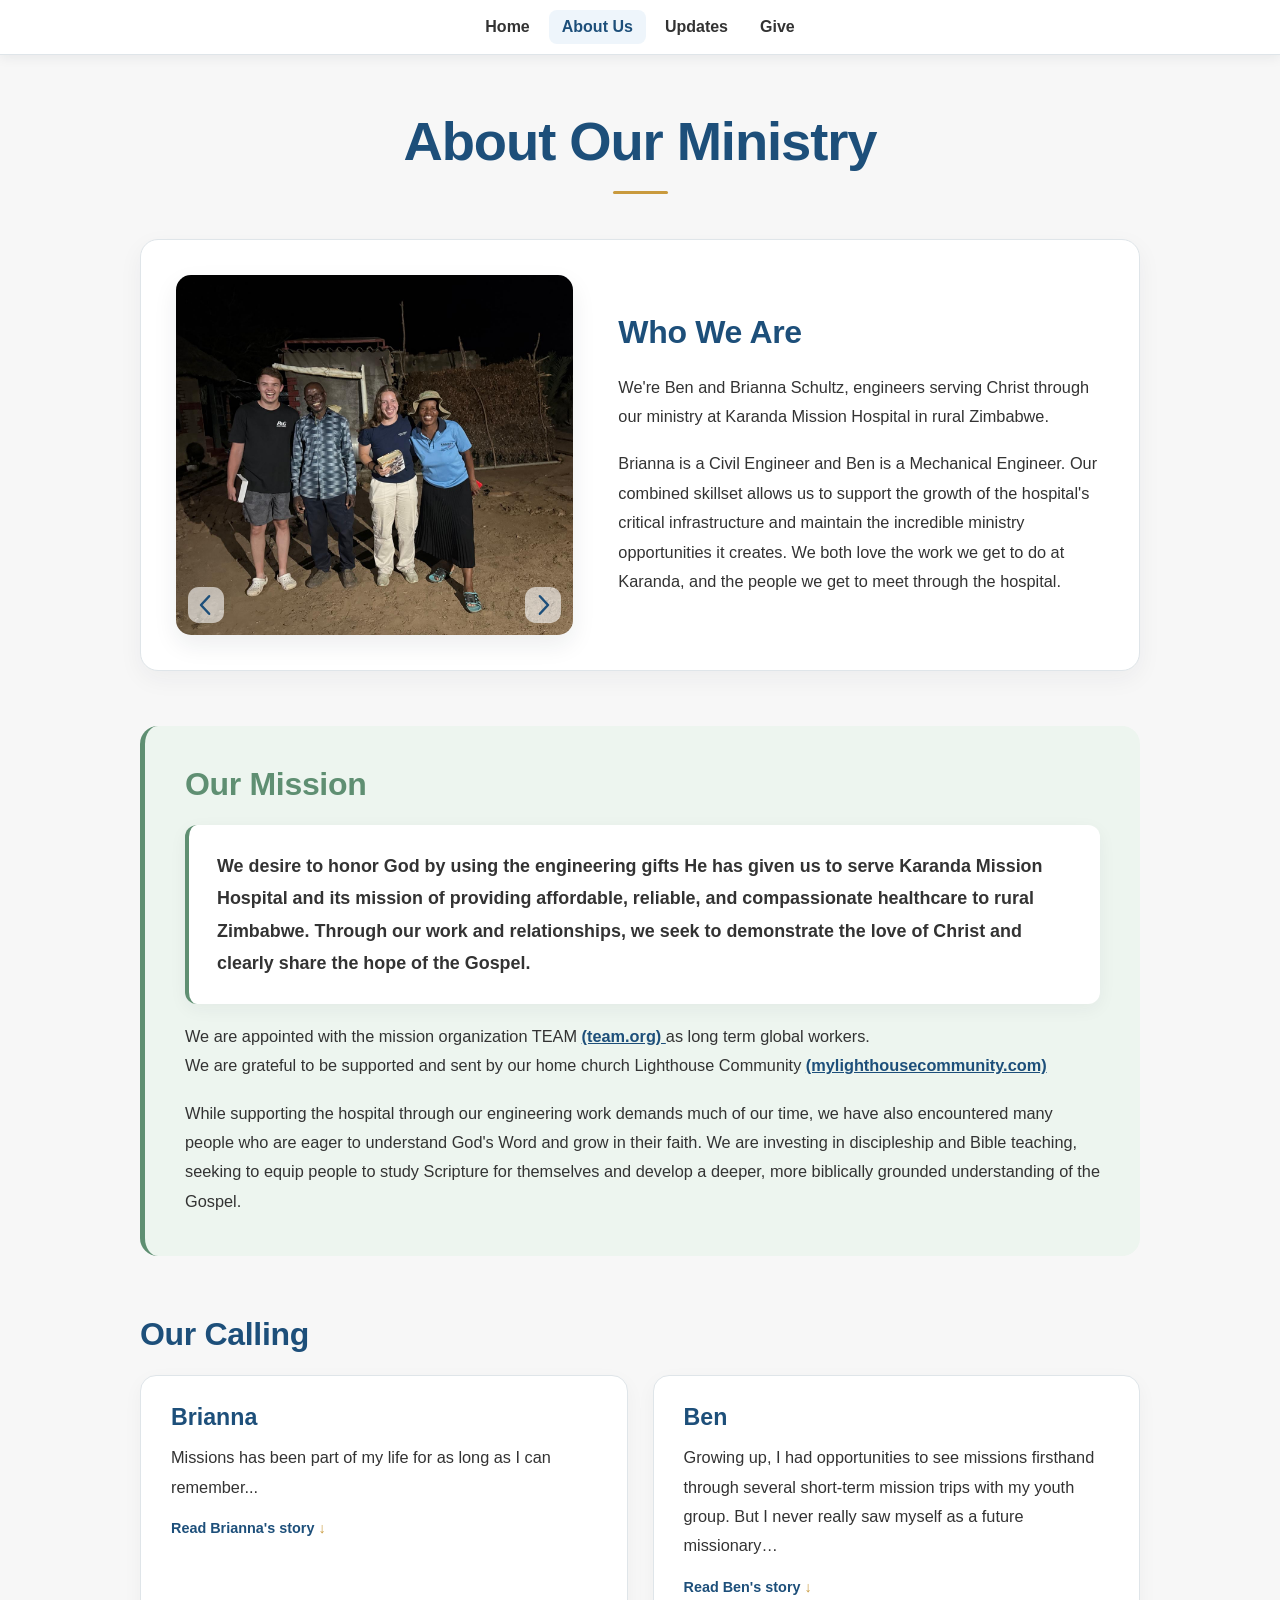
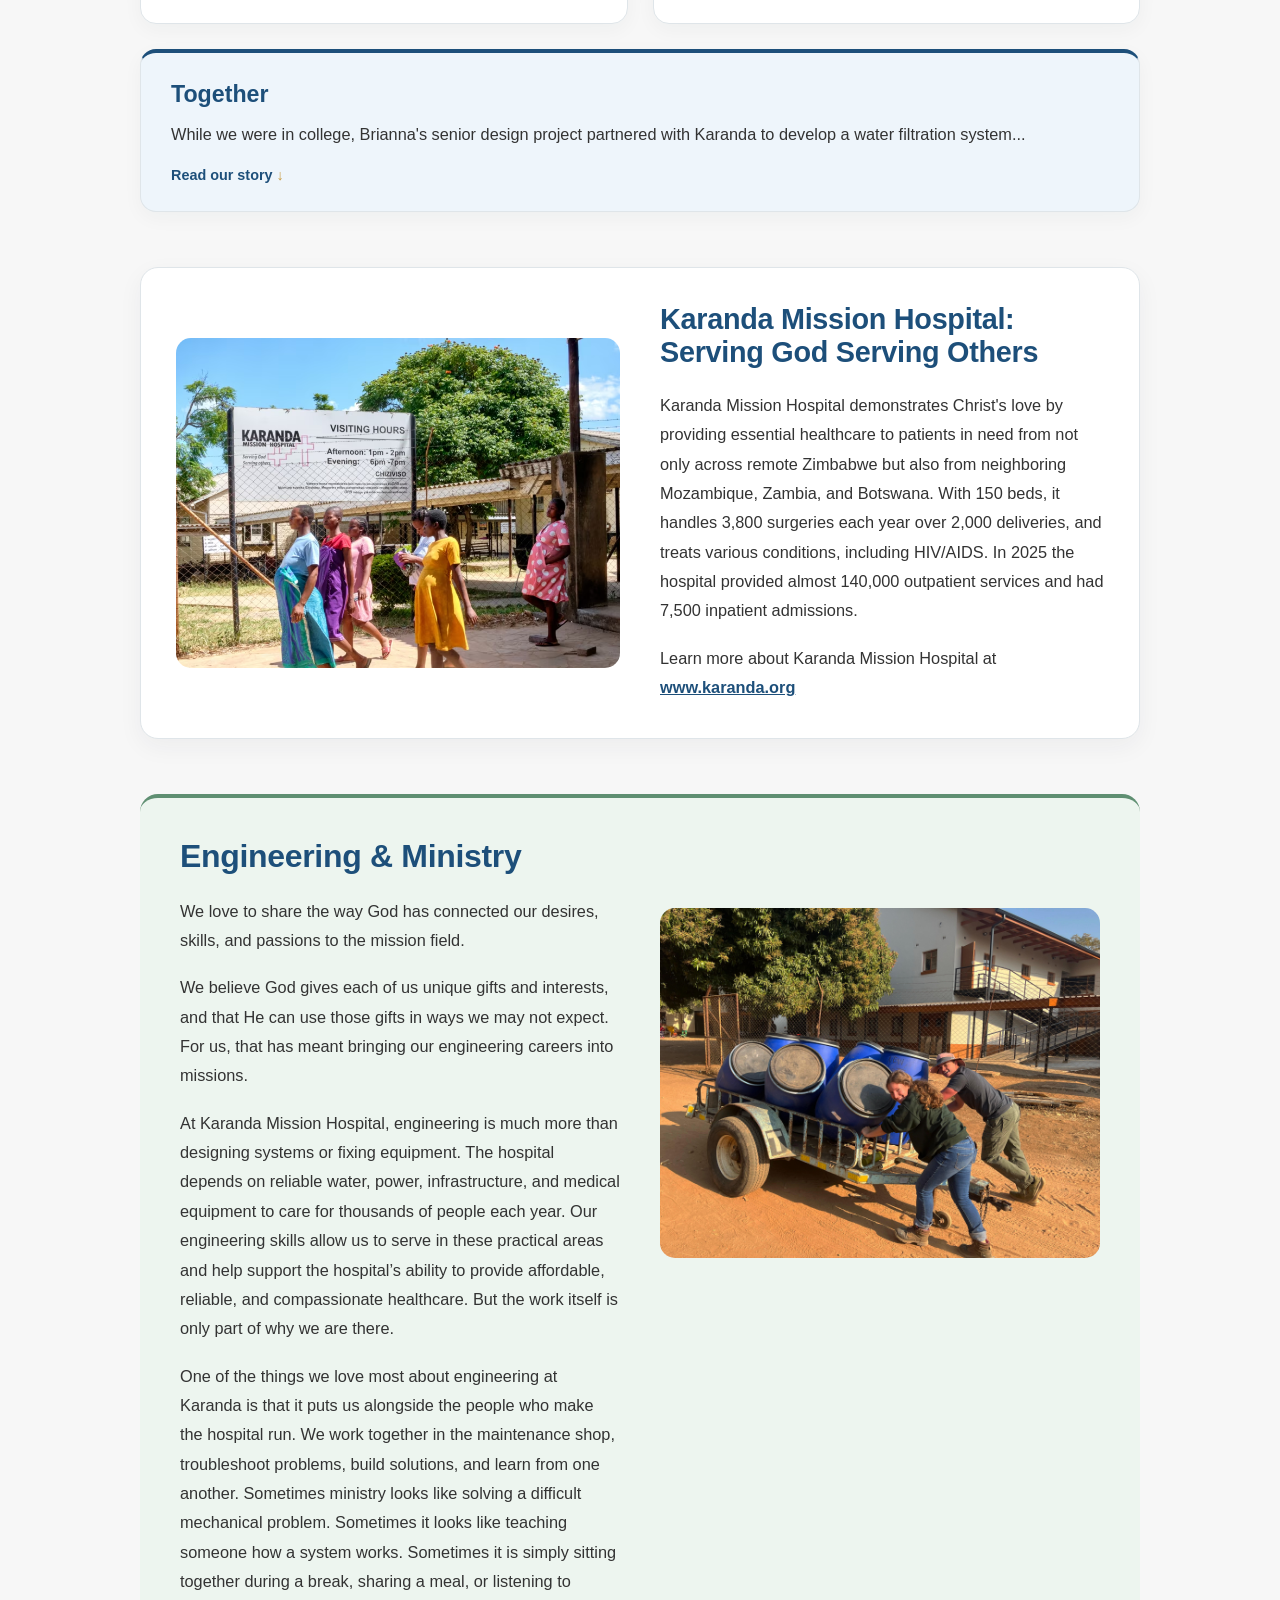
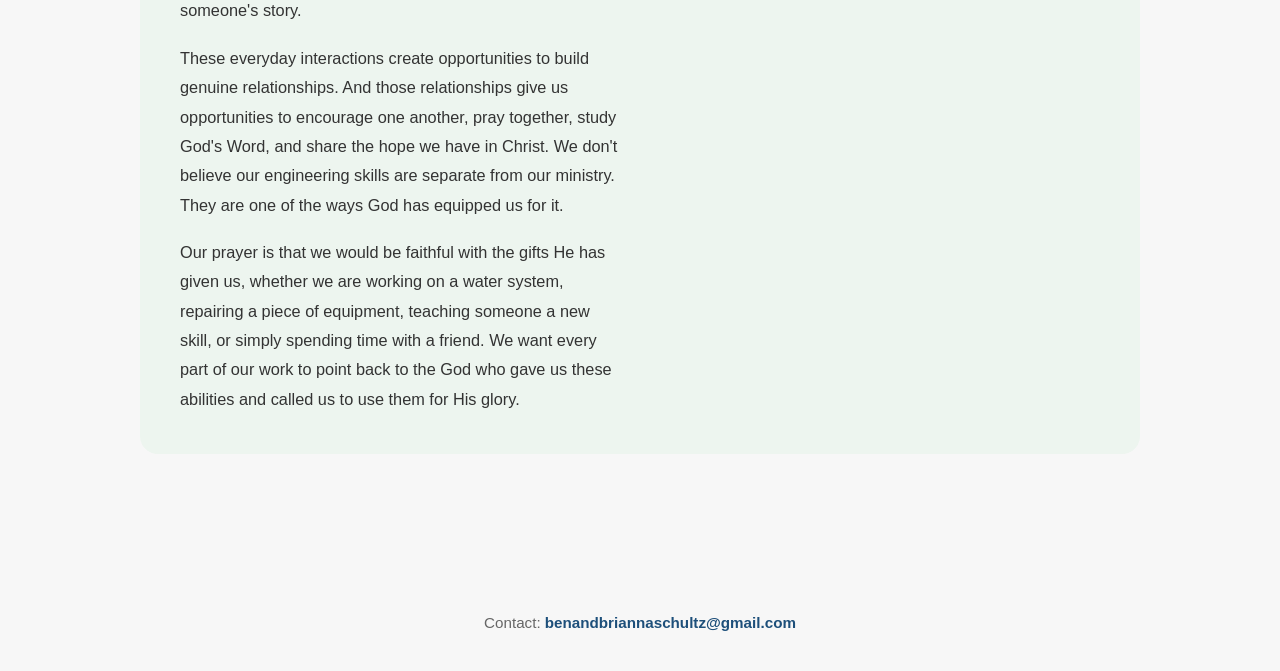
==== commit 203b8f16: "Photo Gallery Complete" ====
--- a/about.html
+++ b/about.html
@@ -182,13 +182,29 @@
 
         <section class="about-section who-we-are">
            
-            <div class="story-image">
-                <img
-                    class="about-image"
-                    src="images/aboutIMGs/home.PNG"
-                    alt="Ben and Brianna Schultz"
-                >
+            <div class="story-gallery" aria-label="Photo gallery">
+                <div class="gallery-frame">
+                    <button class="gallery-btn prev-btn" type="button" aria-label="Previous image">
+                        <svg viewBox="0 0 24 24" aria-hidden="true">
+                            <path d="M14.5 5L8 12L14.5 19" fill="none" stroke="currentColor" stroke-width="2" stroke-linecap="round" stroke-linejoin="round"/>
+                        </svg>
+                    </button>
+
+                    <img
+                        id="story-image"
+                        class="about-image"
+                        src="images/aboutIMGs/home.PNG"
+                        alt="Ben and Brianna Schultz"
+                    >
+
+                    <button class="gallery-btn next-btn" type="button" aria-label="Next image">
+                        <svg viewBox="0 0 24 24" aria-hidden="true">
+                            <path d="M9.5 5L16 12L9.5 19" fill="none" stroke="currentColor" stroke-width="2" stroke-linecap="round" stroke-linejoin="round"/>
+                        </svg>
+                    </button>
+                </div>
             </div>
+
             <div class="story-text">
                 <h2>Who We Are</h2>
 
@@ -524,11 +540,6 @@
                         </p>
 
                         <p>
-                            In 2026, we made that move and spent nine months serving 
-                            at Karanda Mission Hospital.
-                        </p>
-
-                        <p>
                             Our calling is not ultimately to engineering or even to 
                             Zimbabwe. It is to follow Christ wherever He leads us 
                             and to use the gifts He has given us for His purposes. 
@@ -544,7 +555,7 @@
                             We don’t know exactly where every step will lead, but we 
                             are grateful for the way God has led us this far. What 
                             began as a senior design project became a friendship 
-                            with a hospital, then a burden for a community, and 
+                            with a hospital, and 
                             ultimately a calling to serve Christ in Africa.
                         </p>
 
@@ -713,6 +724,57 @@
 
     </footer>
 
+    <script>
+        const storyImages = [
+            "images/aboutIMGs/bishop-home.JPG",
+            "images/aboutIMGs/bri-hut.JPG",
+            "images/aboutIMGs/in-filters.jpeg",
+            "images/aboutIMGs/kids.jpeg",
+            "images/aboutIMGs/listening.jpeg",
+            "images/aboutIMGs/measuring.JPG"
+        ];
+
+        const cycleMs = 600000;
+        let currentIndex = 0;
+        let rotationTimer = null;
+
+        const imageEl = document.getElementById("story-image");
+        const prevBtn = document.querySelector(".prev-btn");
+        const nextBtn = document.querySelector(".next-btn");
+
+        function showCurrentImage() {
+            imageEl.style.opacity = "0";
+
+            setTimeout(() => {
+                imageEl.src = storyImages[currentIndex];
+                imageEl.alt = "Ben and Brianna Schultz photo " + (currentIndex + 1);
+                imageEl.style.opacity = "1";
+            }, 100);
+        }
+
+        function resetRotationTimer() {
+            clearInterval(rotationTimer);
+            rotationTimer = setInterval(() => {
+                currentIndex = (currentIndex + 1) % storyImages.length;
+                showCurrentImage();
+            }, cycleMs);
+        }
+
+        prevBtn.addEventListener("click", () => {
+            currentIndex = (currentIndex - 1 + storyImages.length) % storyImages.length;
+            showCurrentImage();
+            resetRotationTimer();
+        });
+
+        nextBtn.addEventListener("click", () => {
+            currentIndex = (currentIndex + 1) % storyImages.length;
+            showCurrentImage();
+            resetRotationTimer();
+        });
+
+        showCurrentImage();
+        resetRotationTimer();
+    </script>
 
 </body>
 </html>
--- a/css/style.css
+++ b/css/style.css
@@ -975,6 +975,68 @@
 }
 
 
+.story-gallery {
+    width: 100%;
+}
+
+.gallery-frame {
+    position: relative;
+    overflow: hidden;
+    border-radius: 15px;
+    background: #f3f3f3;
+    box-shadow: 0 10px 25px rgba(31, 41, 55, 0.08);
+}
+
+.gallery-frame .about-image {
+    width: 100%;
+    display: block;
+    height: 360px;
+    object-fit: cover;
+    object-position: center 25%;
+    opacity: 1;
+    transition: opacity .2s ease;
+    z-index: 1;
+}
+
+.gallery-btn {
+    position: absolute;
+    bottom: 12px;
+    z-index: 2;
+    border: 0;
+    background: rgba(255, 255, 255, 0.6);
+    color: var(--about-blue);
+    width: 36px;
+    height: 36px;
+    border-radius: 30%;
+    cursor: pointer;
+    padding: 0;
+    transition: background 0.15s ease, border-color 0.15s ease, opacity 0.15s ease;
+    display: flex;
+    align-items: center;
+    justify-content: center;
+}
+
+.gallery-btn svg {
+    width: 30px;
+    height: 30px;
+    display: block;
+}
+
+.gallery-btn:hover,
+.gallery-btn:focus-visible {
+    background: rgba(248, 244, 234, 0.8);
+    outline: none;
+}
+
+.prev-btn {
+    left: 12px;
+}
+
+.next-btn {
+    right: 12px;
+}
+
+
 /* ==========================================================
    WHO WE ARE IMAGE
    ========================================================== */
@@ -1696,6 +1758,14 @@
         gap: 30px;
 
     }
+    .story-gallery {
+        width: min(100%, 520px);
+        margin: 0 auto;
+    }
+
+    .gallery-frame {
+        width: 100%;
+    }
 
 
     /* Reduce image height slightly */
@@ -1864,6 +1934,31 @@
 
     }
 
+    .gallery-btn {
+        position: absolute;
+        top: auto;
+        bottom: 6px;
+        transform: none;
+
+        border-radius: 25%;
+        width: 40px;
+        height: 40px;
+        font-size: 1.5rem;
+    
+    }
+
+    .prev-btn{
+        left: 6px;
+    }
+
+    .next-btn{
+        right: 6px;
+    }
+
+    .gallery-frame .about-image {
+        height: 280px;
+    }
+
 
     /* ------------------------------------------------------
        GENERAL SECTIONS
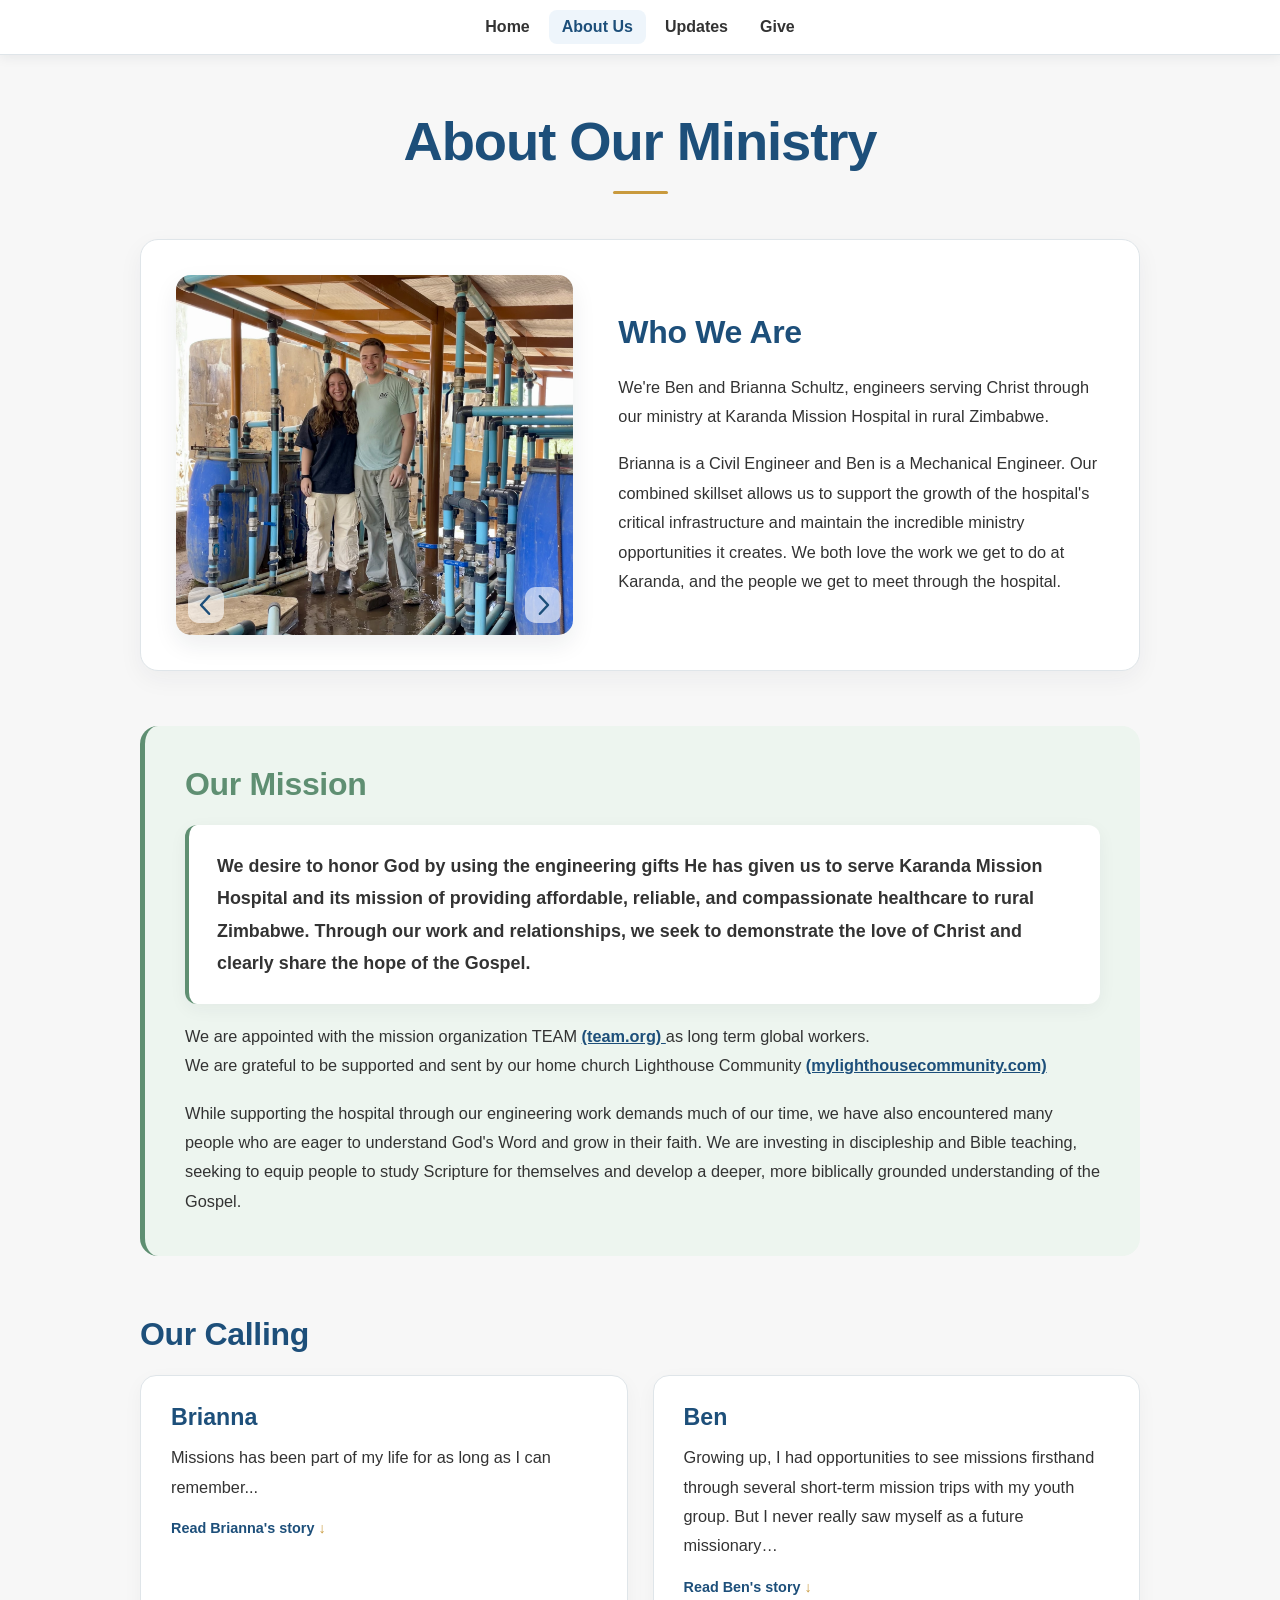
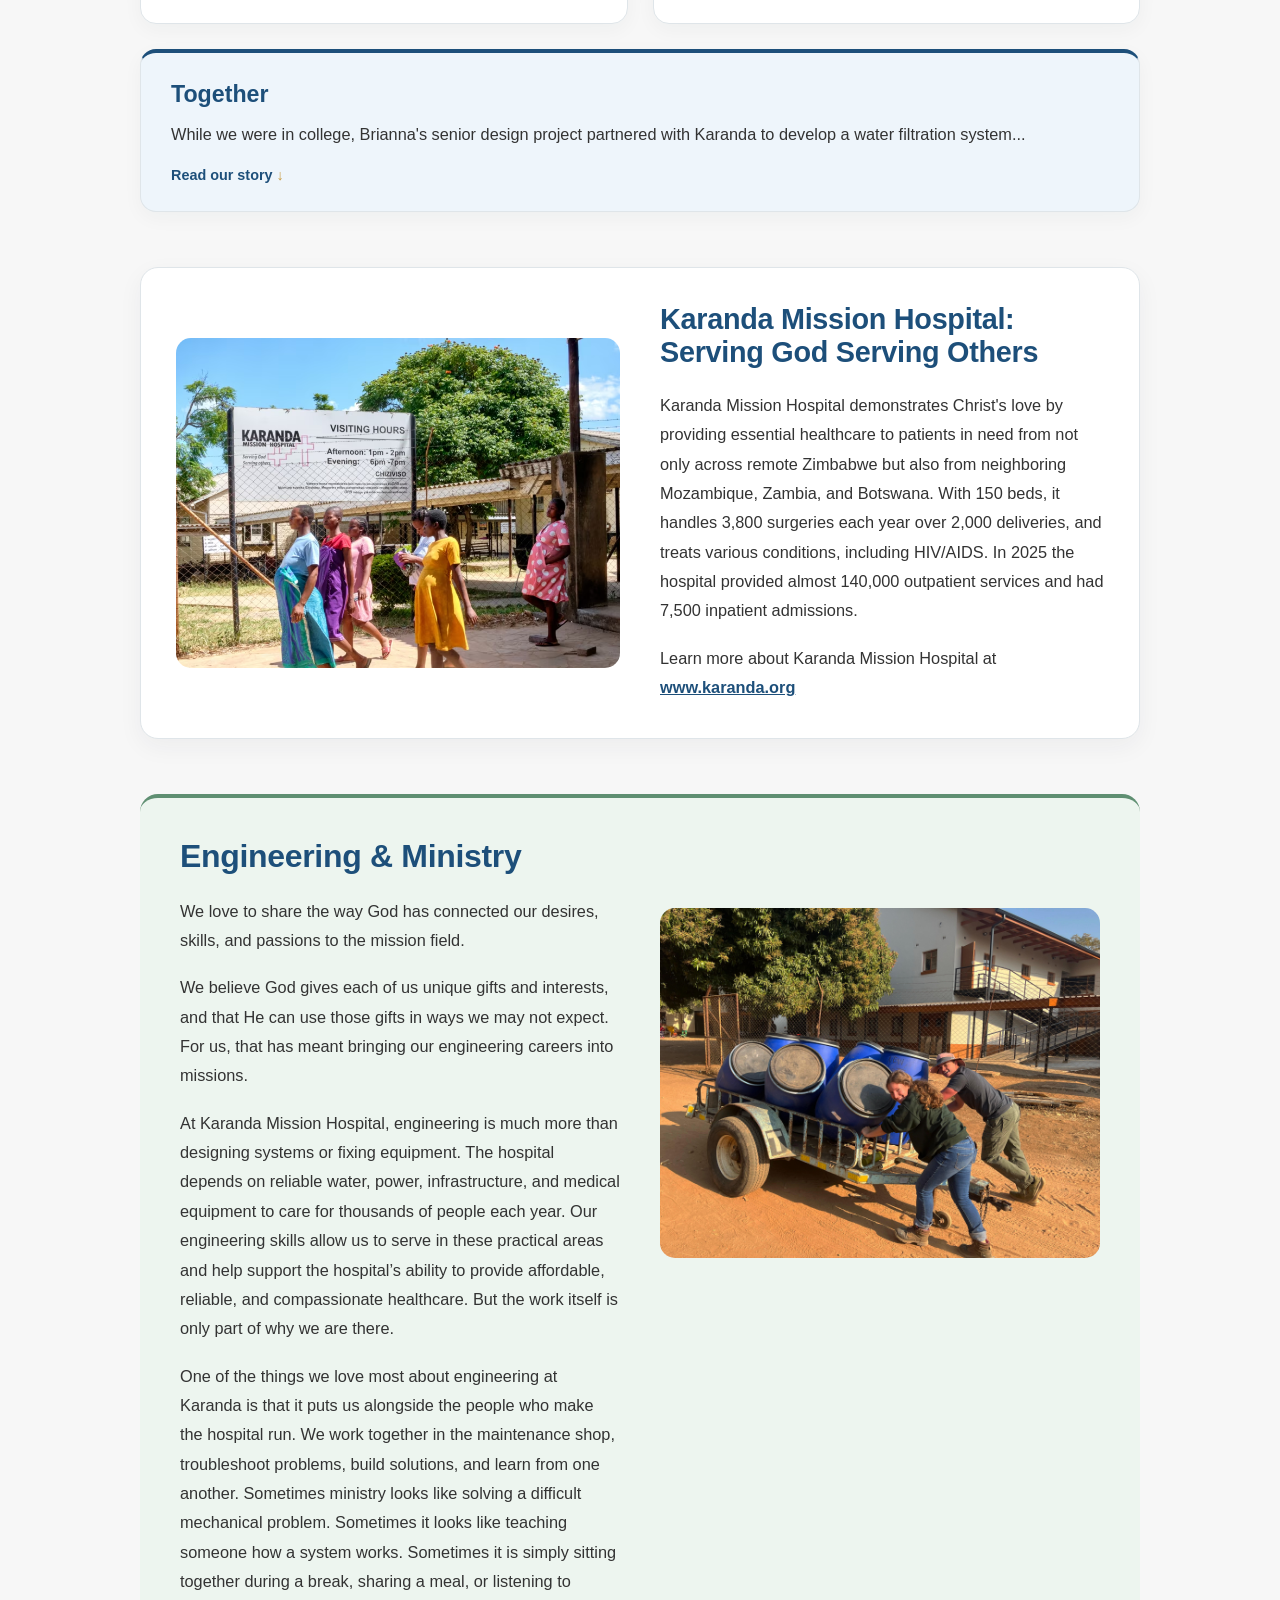
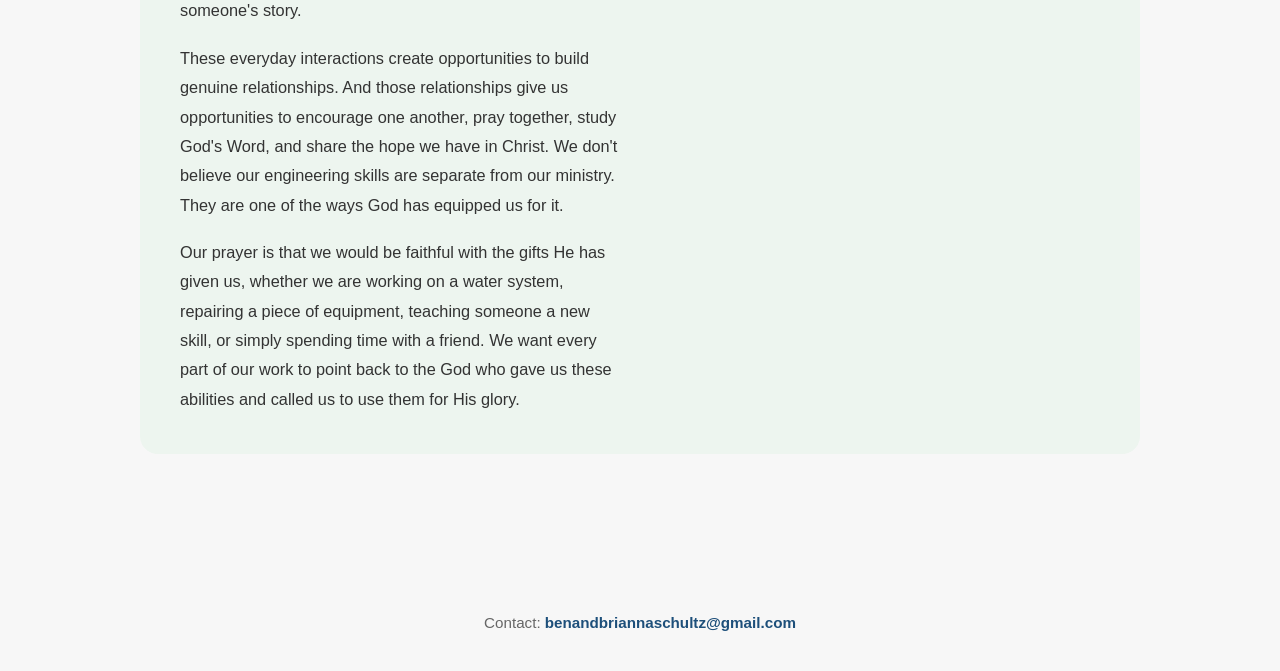
==== commit d089c812: "Updates Page Complete" ====
--- a/about.html
+++ b/about.html
@@ -726,15 +726,15 @@
 
     <script>
         const storyImages = [
-            "images/aboutIMGs/bishop-home.JPG",
+            "images/aboutIMGs/in-filters.jpeg",
+            "images/aboutIMGs/measuring.JPG",
+            "images/aboutIMGs/listening.jpeg",
+            "images/aboutIMGs/kids.jpeg",            
             "images/aboutIMGs/bri-hut.JPG",
-            "images/aboutIMGs/in-filters.jpeg",
-            "images/aboutIMGs/kids.jpeg",
-            "images/aboutIMGs/listening.jpeg",
-            "images/aboutIMGs/measuring.JPG"
+            "images/aboutIMGs/bishop-home.JPG"
         ];
 
-        const cycleMs = 600000;
+        const cycleMs = 6000;
         let currentIndex = 0;
         let rotationTimer = null;
 
--- a/css/style.css
+++ b/css/style.css
@@ -2159,4 +2159,287 @@
 
     }
 
+}
+
+
+/* ==========================================================
+   UPDATES PAGE FORMATTING STARTS BELOW
+   ==========================================================
+   ========================================================== */
+
+
+/* This is the main width and spacing container for the hub. */
+.updates-page {
+
+    /* Keep the page compact and consistent at every screen width. */
+    max-width: 600px;
+
+    /* Center the page in the browser window. */
+    margin: 0 auto;
+
+    /* Add horizontal breathing room and space above the footer. */
+    padding: 0 12px 40px;
+
+}
+
+
+/* This area introduces the purpose of the page before the links begin. */
+.updates-intro {
+
+    /* Center the title and the short description. */
+    text-align: center;
+
+    /* Use compact spacing everywhere so the list begins promptly. */
+    padding: 8px 10px 28px;
+
+}
+
+
+/* This is the main title visitors see on the updates page. */
+.updates-intro h1 {
+
+    /* Keep the title prominent while respecting narrow and wide screens. */
+    font-size: clamp(2rem, 9vw, 2.7rem);
+
+    /* Remove the browser's default heading margin. */
+    margin: 0;
+
+    /* Match the established blue heading color. */
+    color: var(--about-blue);
+
+}
+
+
+/* This gold line gives the title the same accent used on the About page. */
+.updates-intro h1::after {
+
+    /* Create a small decorative block below the heading. */
+    content: "";
+    display: block;
+
+    /* Give the accent its simple, stable dimensions. */
+    width: 55px;
+    height: 3px;
+
+    /* Use the existing site gold color. */
+    background: var(--about-gold);
+
+    /* Keep the accent close to the heading at every screen width. */
+    margin: 10px auto 0;
+    border-radius: 10px;
+
+}
+
+
+/* This sentence gives visitors context without competing with the links. */
+.updates-intro p {
+
+    /* Limit the line length for comfortable reading. */
+    max-width: 620px;
+
+    /* Center the sentence below the title. */
+    margin: 24px auto 0;
+
+    /* Use a relaxed size and line height. */
+    color: var(--about-muted-text);
+    font-size: 1.05rem;
+    line-height: 1.7;
+
+}
+
+
+/* This section groups the list heading and its links. */
+.updates-section {
+
+    /* Separate the list from the introduction above it. */
+    margin-top: 10px;
+
+}
+
+
+/* This heading tells visitors what the collection contains. */
+.updates-section h2 {
+
+    /* Keep this heading smaller than the main page title. */
+    margin: 0 0 22px;
+    color: var(--about-blue);
+    font-size: 1.55rem;
+
+}
+
+
+/* This ordered list creates the responsive layout for all updates. */
+.updates-list {
+
+    /* Use one column at every width so each update has its own row. */
+    display: grid;
+    grid-template-columns: 1fr;
+
+    /* Keep the compact gap used by the mobile layout. */
+    gap: 12px;
+
+    /* Remove default numbering and indentation because the date is visible. */
+    list-style: none;
+    margin: 0;
+    padding-left: 0px;
+    padding-right: 40px;
+
+}
+
+
+/* This item is a simple layout wrapper around one update link. */
+.update-item {
+
+    /* Allow the grid item to shrink without causing page overflow. */
+    min-width: 0;
+
+}
+
+
+/* The whole card is an anchor, making it easy to click or tap. */
+.update-link {
+
+    /* Place both pieces of text together on one horizontal line. */
+    display: flex;
+    flex-direction: row;
+    align-items: center;
+    justify-content: space-between;
+    gap: 12px;
+
+    /* Keep each file-list button at or below 600 pixels wide. */
+    width: 100%;
+    max-width: 900px;
+
+    /* Make the button feel like a compact file-list row. */
+    min-height: 0;
+    padding: 14px 16px;
+
+    /* Use a white card against the site's light background. */
+    background: var(--about-white);
+    border: 1px solid var(--about-border);
+    border-radius: 10px;
+
+    /* Remove the default underline and use the normal text color. */
+    color: var(--about-text);
+    text-decoration: none;
+
+    /* Animate only the small visual changes used for feedback. */
+    transition: border-color 0.2s ease, box-shadow 0.2s ease, transform 0.2s ease;
+
+}
+
+
+/* This is the clearly visible name of each update. */
+.update-link-text {
+
+    /* Keep the update name on one line and let it shorten if necessary. */
+    min-width: 0;
+    overflow: hidden;
+    color: var(--about-blue);
+    font-size: 1.15rem;
+    font-weight: 500;
+    text-overflow: ellipsis;
+    white-space: nowrap;
+
+}
+
+
+/* This small cue explains that the card opens the full update. */
+.update-link-action {
+
+    /* Keep the action secondary and always visible on the same line. */
+    flex-shrink: 0;
+    color: var(--about-blue-light);
+    font-size: 0.95rem;
+    font-weight: 400;
+    white-space: nowrap;
+
+}
+
+
+/* Lift and highlight a card when the pointer is over it. */
+.update-link:hover {
+
+    /* Show that the entire card is interactive without resizing it. */
+    border-color: var(--about-blue-light);
+    box-shadow: 0 8px 18px rgba(31, 79, 122, 0.12);
+    transform: translateY(-2px);
+
+}
+
+
+/* Make keyboard focus clearly visible for keyboard users. */
+.update-link:focus-visible {
+
+    /* Use the gold accent for a strong focus outline. */
+    outline: 3px solid var(--about-gold);
+    outline-offset: 3px;
+
+}
+
+
+/* Reinforce the active state in the small action cue. */
+.update-link:hover .update-link-action,
+.update-link:focus-visible .update-link-action {
+
+    /* Change the cue to the darker brand blue. */
+    color: var(--about-blue);
+
+}
+
+
+/* Stack the cards and reduce spacing on narrow phone screens. */
+@media (max-width: 600px) {
+
+    /* Match the existing mobile page padding. */
+    .updates-page {
+
+        padding-left: 12px;
+        padding-right: 12px;
+        padding-bottom: 40px;
+
+    }
+
+
+    /* Make the introduction more compact on a phone. */
+    .updates-intro {
+
+        padding: 8px 10px 28px;
+
+    }
+
+
+    /* Keep the title prominent while respecting the narrow viewport. */
+    .updates-intro h1 {
+
+        font-size: clamp(2rem, 9vw, 2.7rem);
+
+    }
+
+
+    /* Bring the title accent closer to the smaller heading. */
+    .updates-intro h1::after {
+
+        margin-top: 10px;
+
+    }
+
+
+    /* Use one column so every card has enough width for its label. */
+    .updates-list {
+
+        grid-template-columns: 1fr;
+        gap: 12px;
+
+    }
+
+
+    /* Reduce padding slightly while preserving a large tap target. */
+    .update-link {
+
+        /* Keep mobile buttons thin while preserving comfortable tap space. */
+        padding: 14px 16px;
+
+    }
+
 }
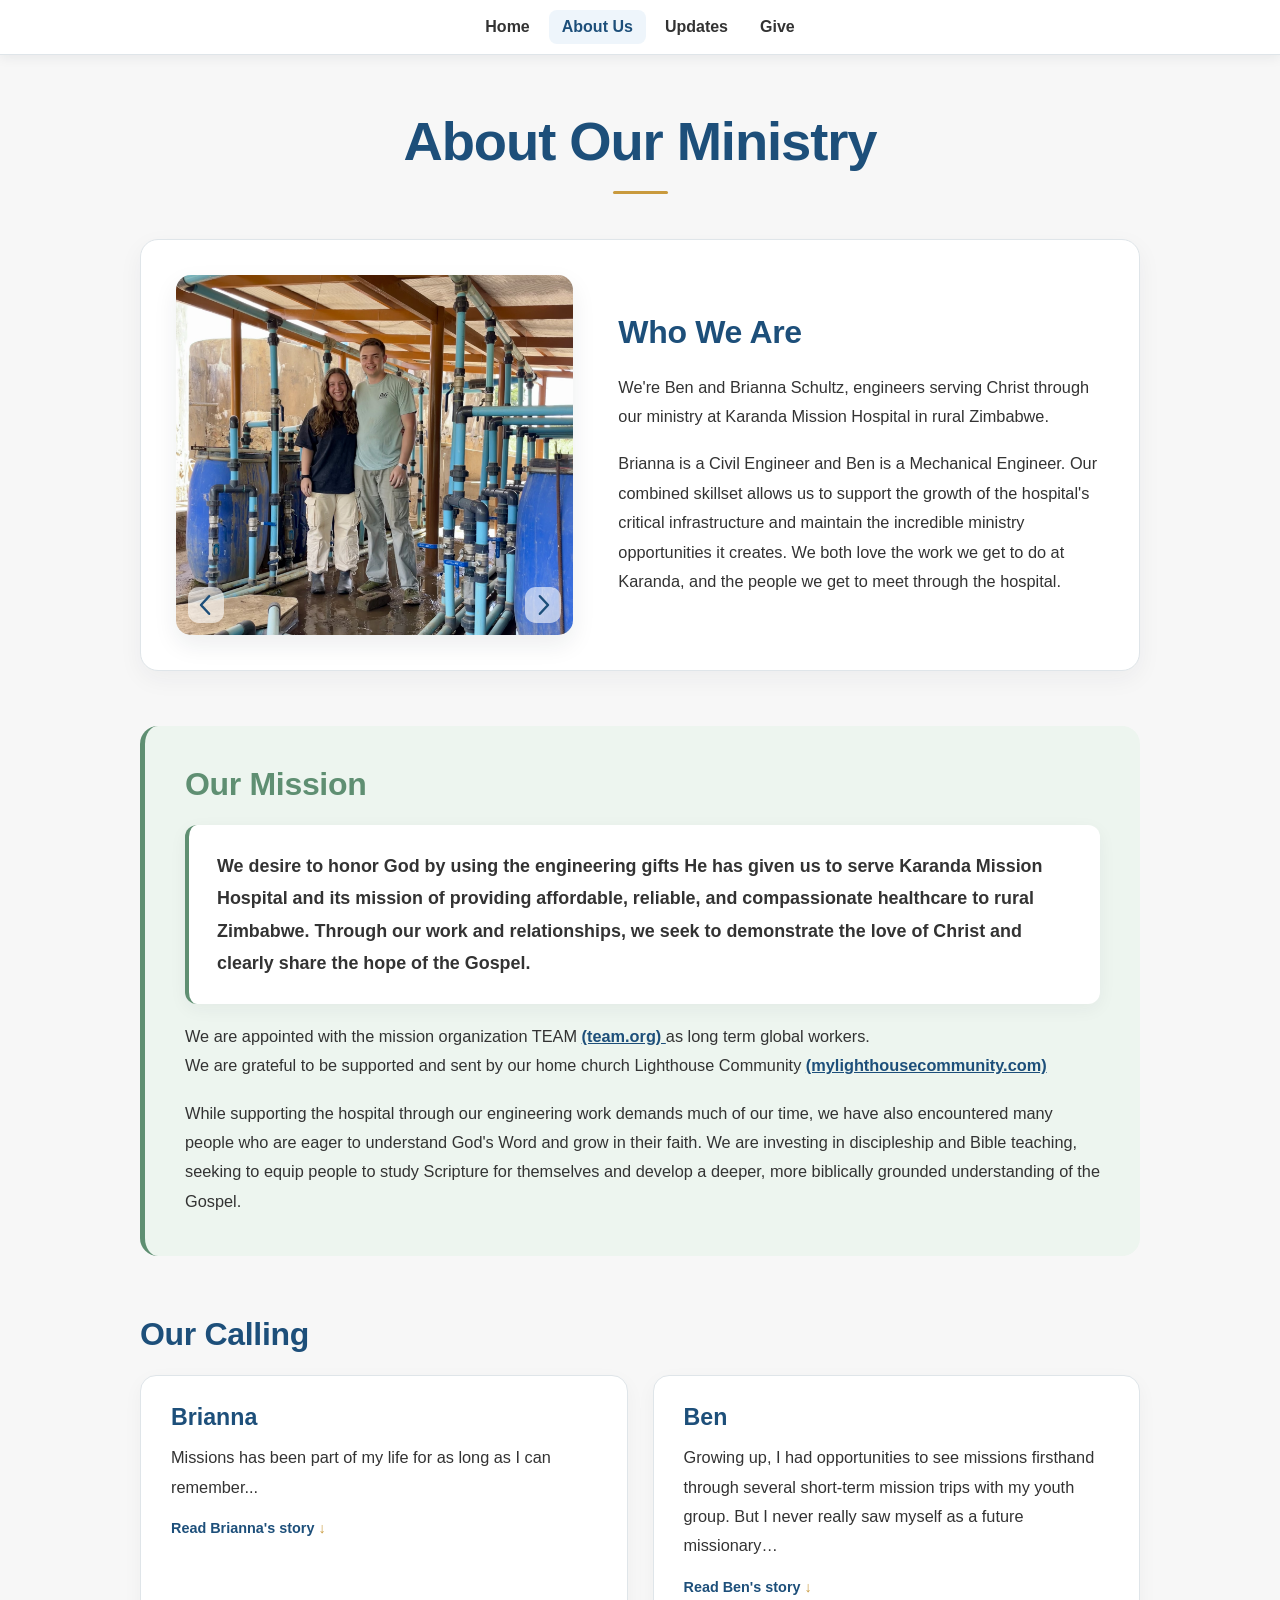
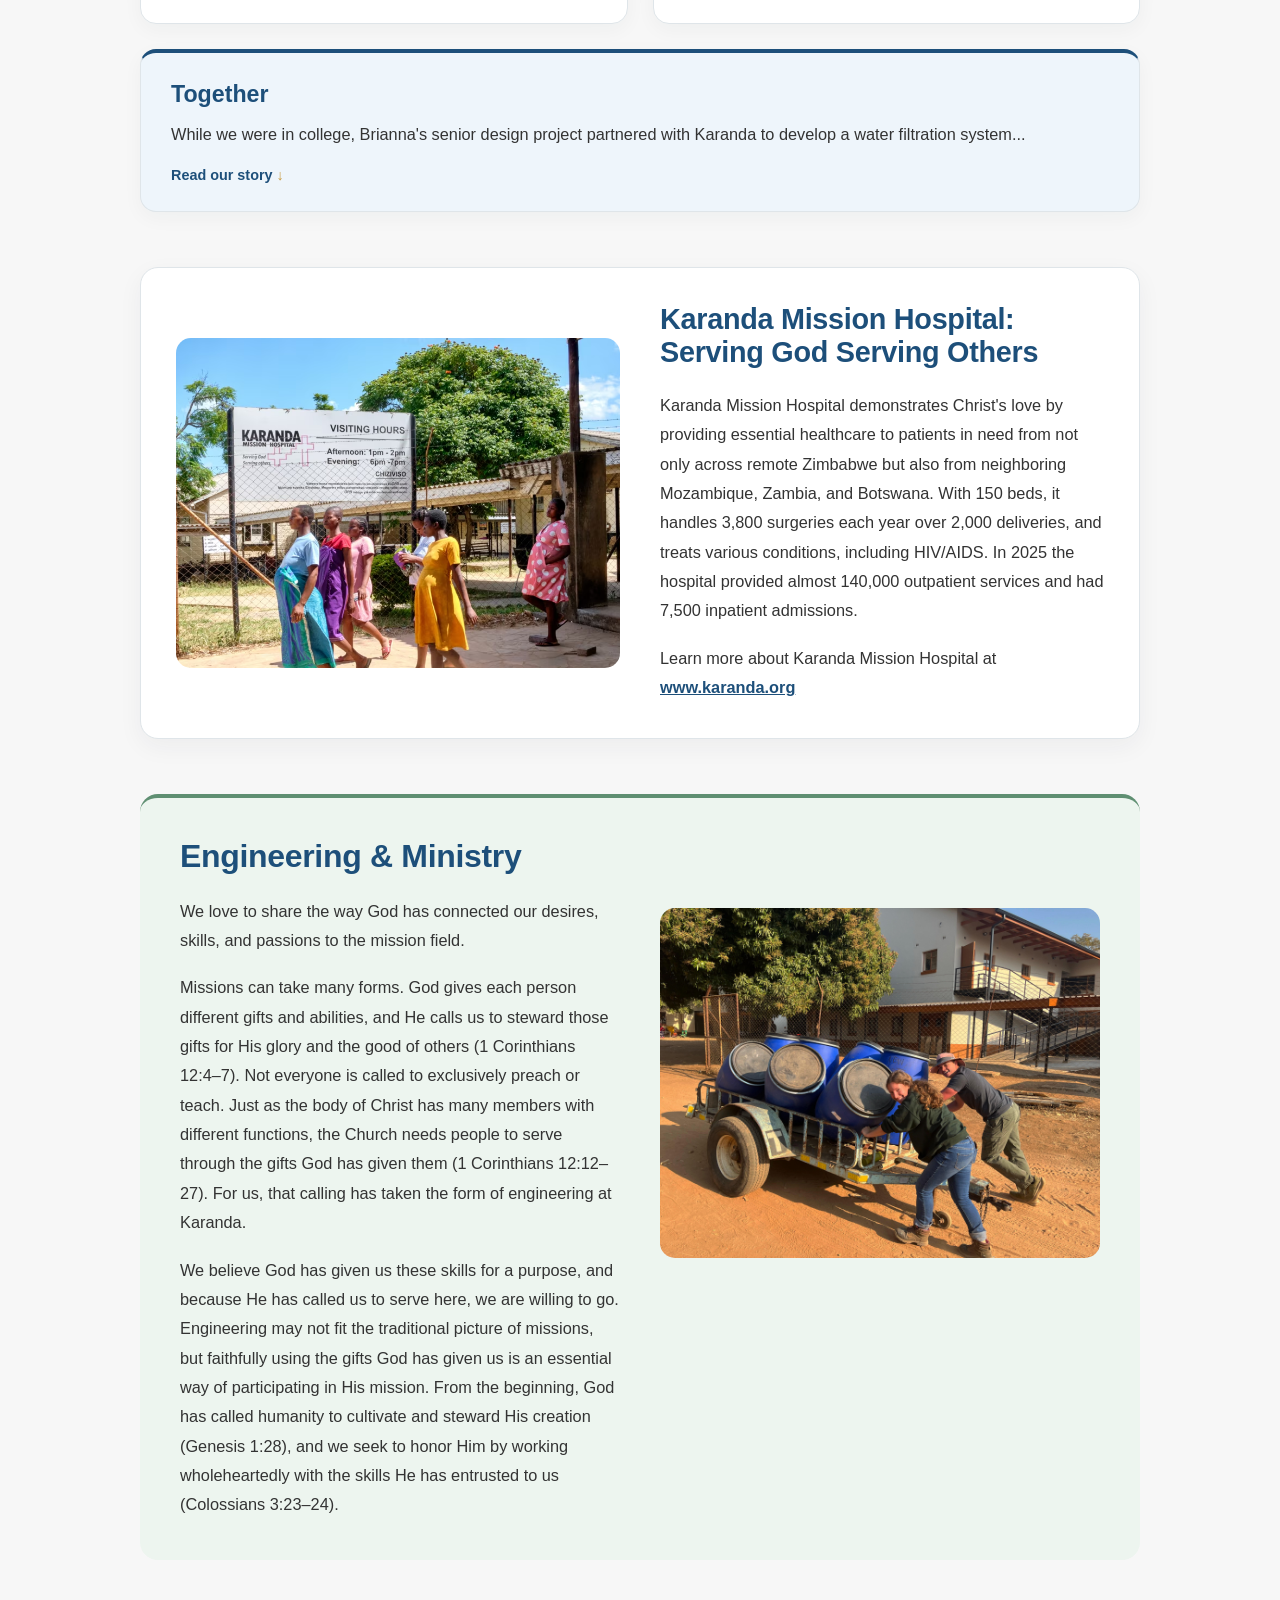
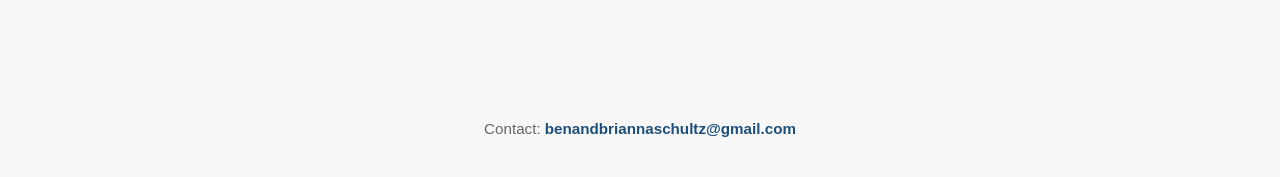
==== commit a87225b7: "Revised Engineering and Ministry" ====
--- a/about.html
+++ b/about.html
@@ -82,46 +82,14 @@
                 Home
             </a>
 
-
-            <!-- ABOUT US -->
-
-            <!--
-            This is the page we are currently on.
-            -->
-            <a class="active">
+            <a class="active" aria-current="page">
                 About Us
             </a>
 
-
-            <!-- UPDATES -->
-
-            <!--
-            This page does not have to exist yet.
-
-            Later we can create:
-
-                updates.html
-
-            and this link will take visitors there.
-            -->
             <a href="updates.html">
                 Updates
             </a>
 
-
-            <!-- GIVE -->
-
-            <!--
-            This is NOT another page on our website.
-
-            Instead, it sends the visitor directly to the
-            external giving page.
-
-            target="_blank" opens the giving page in a new tab.
-
-            rel="noopener" is a security best practice when
-            opening an external website in a new tab.
-            -->
             <a class="nav-give"
                href="https://give.team.org/fundraiser/6492006"
                target="_blank"
@@ -633,54 +601,25 @@
                     We love to share the way God has connected our desires, 
                     skills, and passions to the mission field.
                 </p>
-
                 <p>
-                    We believe God gives each of us unique gifts and interests, 
-                    and that He can use those gifts in ways we may not expect. 
-                    For us, that has meant bringing our engineering careers into 
-                    missions.
+                    Missions can take many forms. God gives each person different 
+                    gifts and abilities, and He calls us to steward those gifts 
+                    for His glory and the good of others (1 Corinthians 12:4–7). 
+                    Not everyone is called to exclusively preach or teach. Just 
+                    as the body of Christ has many members with different 
+                    functions, the Church needs people to serve through the gifts 
+                    God has given them (1 Corinthians 12:12–27). For us, that 
+                    calling has taken the form of engineering at Karanda. 
                 </p>
-
                 <p>
-                    At Karanda Mission Hospital, engineering is much more than 
-                    designing systems or fixing equipment. The hospital depends 
-                    on reliable water, power, infrastructure, and medical 
-                    equipment to care for thousands of people each year. Our 
-                    engineering skills allow us to serve in these practical 
-                    areas and help support the hospital’s ability to provide 
-                    affordable, reliable, and compassionate healthcare. But the 
-                    work itself is only part of why we are there.
-                </p>
-
-                <p>
-                    One of the things we love most about engineering at Karanda 
-                    is that it puts us alongside the people who make the 
-                    hospital run. We work together in the maintenance shop, 
-                    troubleshoot problems, build solutions, and learn from one 
-                    another. Sometimes ministry looks like solving a difficult 
-                    mechanical problem. Sometimes it looks like teaching someone 
-                    how a system works. Sometimes it is simply sitting together 
-                    during a break, sharing a meal, or listening to someone's 
-                    story.
-                </p>
-
-                <p>
-                    These everyday interactions create opportunities to build 
-                    genuine relationships. And those relationships give us 
-                    opportunities to encourage one another, pray together, 
-                    study God's Word, and share the hope we have in Christ. 
-                    We don't believe our engineering skills are separate 
-                    from our ministry. They are one of the ways God has 
-                    equipped us for it.
-                </p>
-
-                <p>
-                    Our prayer is that we would be faithful with the gifts He 
-                    has given us, whether we are working on a water system, 
-                    repairing a piece of equipment, teaching someone a new 
-                    skill, or simply spending time with a friend. We want 
-                    every part of our work to point back to the God who gave 
-                    us these abilities and called us to use them for His glory.
+                    We believe God has given us these skills for a purpose, and 
+                    because He has called us to serve here, we are willing to go. 
+                    Engineering may not fit the traditional picture of missions, 
+                    but faithfully using the gifts God has given us is an essential 
+                    way of participating in His mission. From the beginning, God 
+                    has called humanity to cultivate and steward His creation 
+                    (Genesis 1:28), and we seek to honor Him by working wholeheartedly 
+                    with the skills He has entrusted to us (Colossians 3:23–24).
                 </p>
 
             </div>
@@ -743,13 +682,8 @@
         const nextBtn = document.querySelector(".next-btn");
 
         function showCurrentImage() {
-            imageEl.style.opacity = "0";
-
-            setTimeout(() => {
-                imageEl.src = storyImages[currentIndex];
-                imageEl.alt = "Ben and Brianna Schultz photo " + (currentIndex + 1);
-                imageEl.style.opacity = "1";
-            }, 100);
+            imageEl.src = storyImages[currentIndex];
+            imageEl.alt = "Ben and Brianna Schultz photo " + (currentIndex + 1);
         }
 
         function resetRotationTimer() {
--- a/css/style.css
+++ b/css/style.css
@@ -993,8 +993,6 @@
     height: 360px;
     object-fit: cover;
     object-position: center 25%;
-    opacity: 1;
-    transition: opacity .2s ease;
     z-index: 1;
 }
 
@@ -1010,7 +1008,6 @@
     border-radius: 30%;
     cursor: pointer;
     padding: 0;
-    transition: background 0.15s ease, border-color 0.15s ease, opacity 0.15s ease;
     display: flex;
     align-items: center;
     justify-content: center;
@@ -2442,4 +2439,99 @@
 
     }
 
+}
+
+
+/* Homepage-only navigation adjustments. */
+.index-header {
+
+    /* Remove the shadow below the homepage navigation bar. */
+    box-shadow: none;
+
+    /* Keep the header as short as possible above the hero image. */
+    padding: 0 10px;
+
+}
+
+
+/* Make the homepage navigation links shorter vertically as well. */
+.index-header .site-nav a {
+
+    padding-top: 3px;
+    padding-bottom: 3px;
+
+}
+
+
+/* This button invites visitors to subscribe before browsing old updates. */
+.updates-newsletter-button {
+
+    /* Keep the button centered and limit its width for a balanced layout. */
+    display: flex;
+    align-items: center;
+    justify-content: center;
+    gap: 12px;
+    width: 200px;
+    max-width: 100%;
+    margin: 0 auto 28px;
+    padding: 12px 16px;
+
+    /* Give the newsletter action its requested green theme. */
+    background: var(--about-light-green);
+    border: 2px solid var(--about-green);
+    border-radius: 10px;
+    color: var(--about-green);
+    font-weight: 700;
+    text-decoration: none;
+
+    /* Make hover and keyboard feedback feel consistent with other buttons. */
+    transition: background 0.2s ease, color 0.2s ease, box-shadow 0.2s ease;
+
+}
+
+
+/* Keep the newsletter icon the same size as the site's other button icons. */
+.updates-newsletter-button .button-icon {
+
+    color: var(--about-green);
+
+}
+
+
+/* Darken the green button when visitors point at it. */
+.updates-newsletter-button:hover {
+
+    background: var(--about-green);
+    color: var(--about-white);
+    box-shadow: 0 6px 14px rgba(95, 143, 114, 0.2);
+
+}
+
+
+/* Keep keyboard focus visible for visitors navigating without a mouse. */
+.updates-newsletter-button:focus-visible {
+
+    outline: 3px solid var(--about-gold);
+    outline-offset: 3px;
+
+}
+
+
+/* Make the icon follow the button text color on hover. */
+.updates-newsletter-button:hover .button-icon {
+
+    color: var(--about-white);
+
+}
+
+
+/* Remove the hero's normal top padding only on the homepage. */
+.index-header + .hero {
+
+    padding-top: 5px;
+
+}
+
+.index-header + .hero + main .social-section h2 {
+    margin-top: 0;
 }
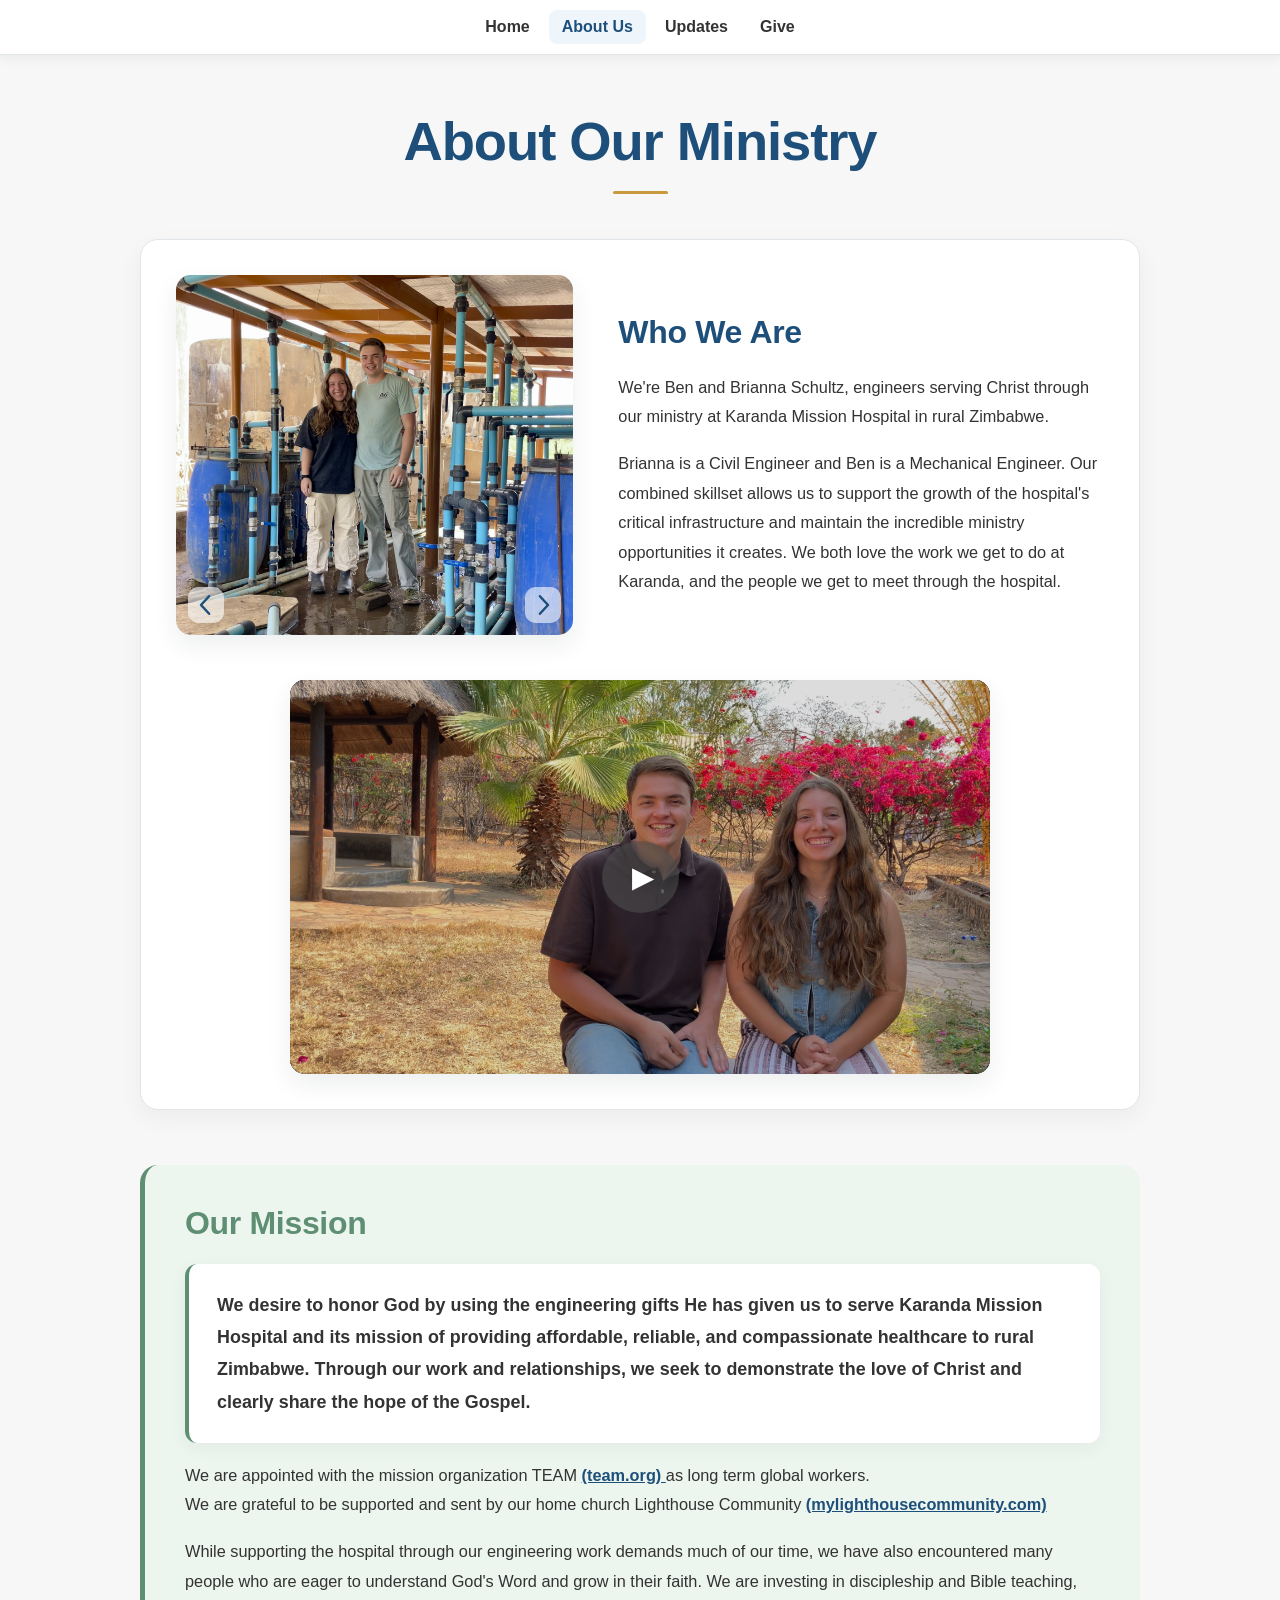
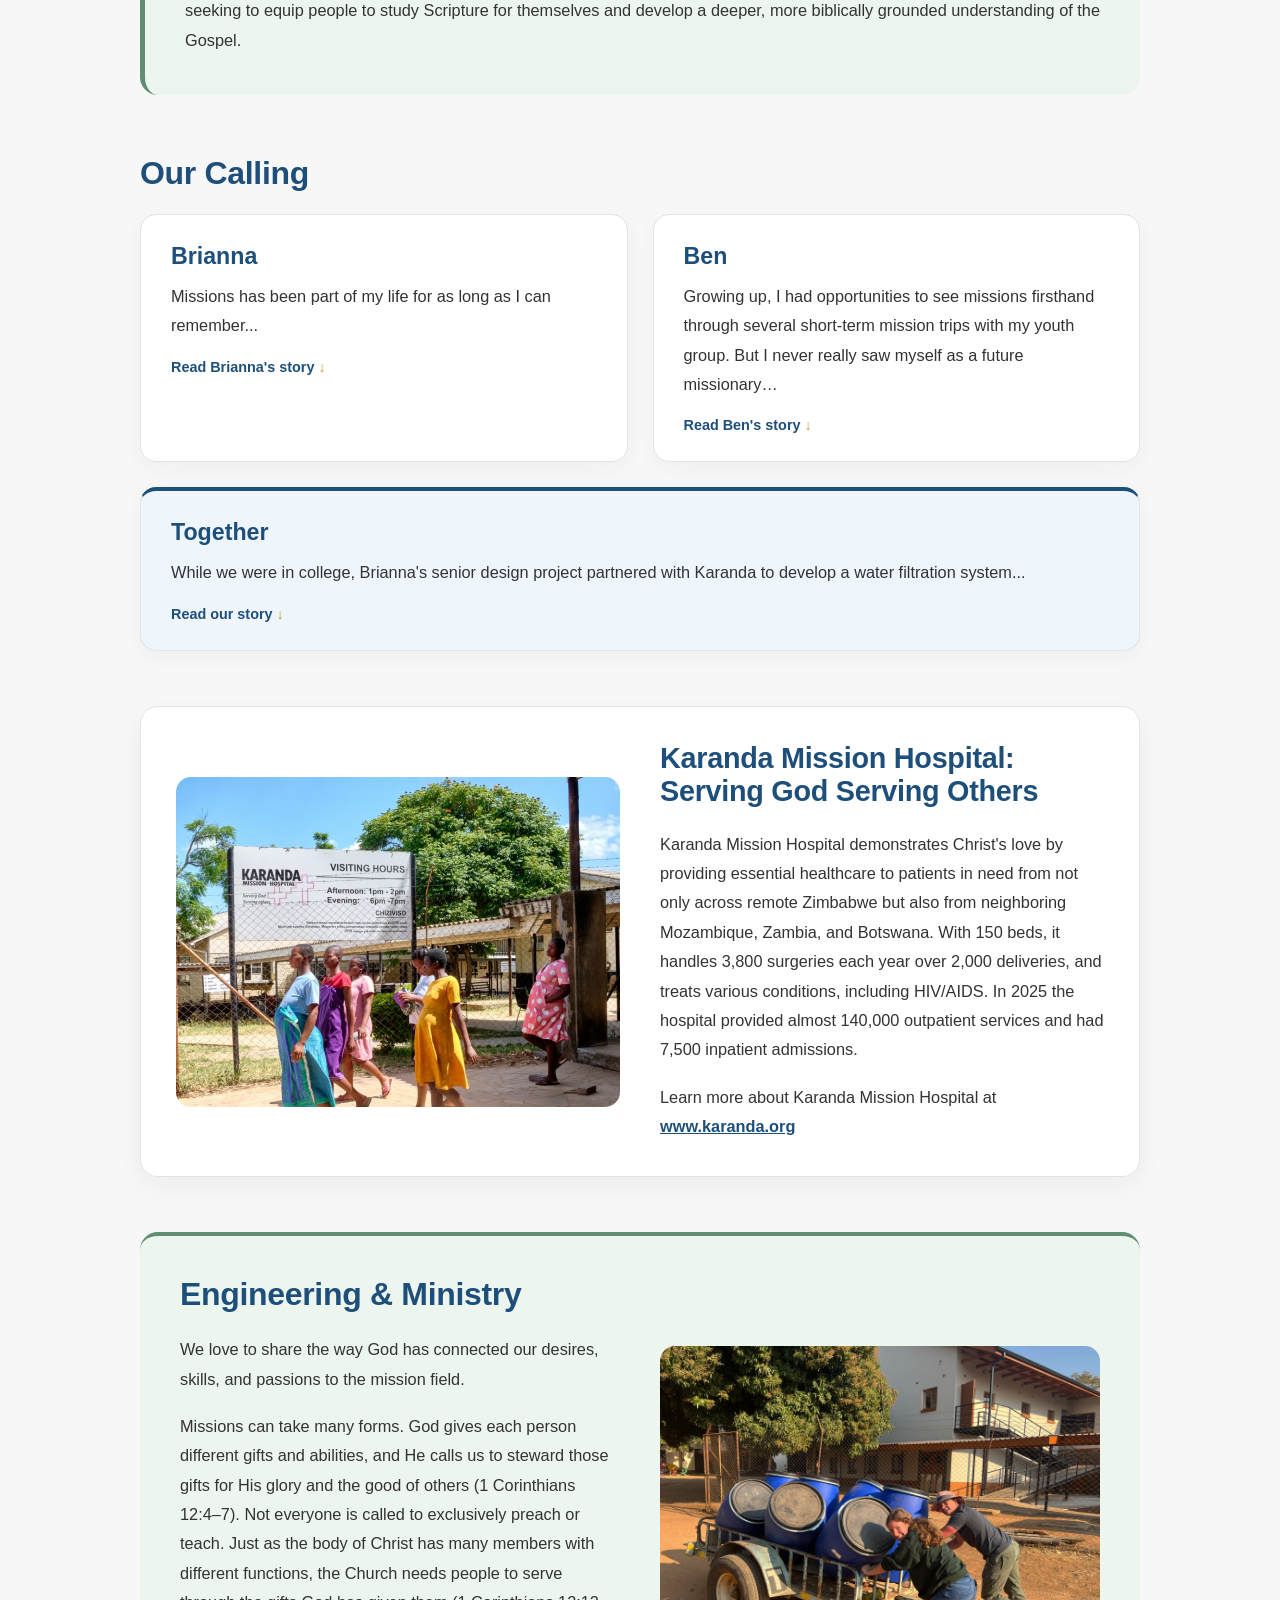
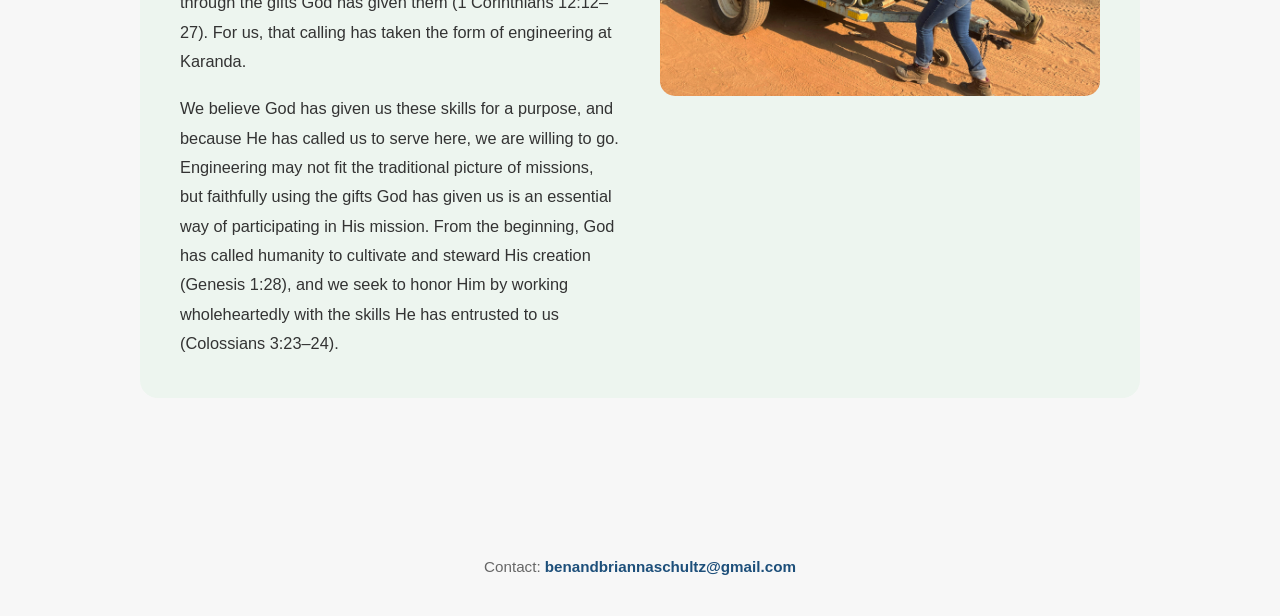
==== commit 5eb6e894: "Video Added" ====
--- a/about.html
+++ b/about.html
@@ -91,7 +91,7 @@
             </a>
 
             <a class="nav-give"
-               href="https://give.team.org/fundraiser/6492006"
+               href="https://give.team.org/fundraiser/7651644"
                target="_blank"
                rel="noopener">
 
@@ -189,6 +189,15 @@
                     opportunities it creates. We both love the work we get to do at 
                     Karanda, and the people we get to meet through the hospital. 
                 </p>
+            </div>
+
+            <div class="about-video">
+                <div class="video-frame" data-youtube-id="Lz8EwwBJULg">
+                    <button class="video-play" type="button" aria-label="Play video about our ministry at Karanda">
+                        <img src="images/video-thumbnail.png" alt="">
+                        <span class="video-play-icon" aria-hidden="true">&#9654;</span>
+                    </button>
+                </div>
             </div>
         </section>
 
@@ -706,6 +715,23 @@
             resetRotationTimer();
         });
 
+        document.querySelectorAll(".video-frame").forEach((videoFrame) => {
+            const playButton = videoFrame.querySelector(".video-play");
+
+            playButton.addEventListener("click", () => {
+                const videoId = videoFrame.dataset.youtubeId;
+                const player = document.createElement("iframe");
+
+                player.src = `https://www.youtube-nocookie.com/embed/${videoId}?autoplay=1&rel=0`;
+                player.title = "Video about our ministry at Karanda";
+                player.allow = "accelerometer; autoplay; clipboard-write; encrypted-media; gyroscope; picture-in-picture; web-share";
+                player.referrerPolicy = "strict-origin-when-cross-origin";
+                player.allowFullscreen = true;
+
+                videoFrame.replaceChildren(player);
+            });
+        });
+
         showCurrentImage();
         resetRotationTimer();
     </script>
--- a/css/style.css
+++ b/css/style.css
@@ -977,6 +977,78 @@
 
 .story-gallery {
     width: 100%;
+}
+
+.about-video {
+    grid-column: 1 / -1;
+    width: 100%;
+    min-width: 0;
+}
+
+.video-frame {
+    position: relative;
+    width: 100%;
+    max-width: 700px;
+    margin-inline: auto;
+    aspect-ratio: 16 / 9;
+    overflow: hidden;
+    border-radius: 15px;
+    background: #17212b;
+    box-shadow: 0 10px 25px rgba(31, 41, 55, 0.08);
+}
+
+.video-frame iframe,
+.video-play,
+.video-play img {
+    position: absolute;
+    inset: 0;
+    width: 100%;
+    height: 100%;
+}
+
+.video-frame iframe {
+    display: block;
+    border: 0;
+}
+
+.video-play {
+    display: grid;
+    place-items: center;
+    padding: 0;
+    overflow: hidden;
+    border: 0;
+    background: #17212b;
+    cursor: pointer;
+}
+
+.video-play img {
+    object-fit: cover;
+}
+
+.video-play-icon {
+    position: relative;
+    display: grid;
+    place-items: center;
+    width: clamp(48px, 8vw, 72px);
+    height: clamp(48px, 8vw, 72px);
+    font-size: clamp(1.2rem, 3vw, 1.8rem);
+    padding-left: 5px;
+    border-radius: 50%;
+    background: rgba(77, 78, 78, 0.6);
+    color: #fff;
+    font-size: 1.8rem;
+    transition: transform 0.2s ease, background 0.2s ease;
+}
+
+.video-play:hover .video-play-icon,
+.video-play:focus-visible .video-play-icon {
+    transform: scale(1.08);
+    background: rgba(40, 102, 150, 0.6);
+}
+
+.video-play:focus-visible {
+    outline: 3px solid var(--about-gold);
+    outline-offset: -5px;
 }
 
 .gallery-frame {
